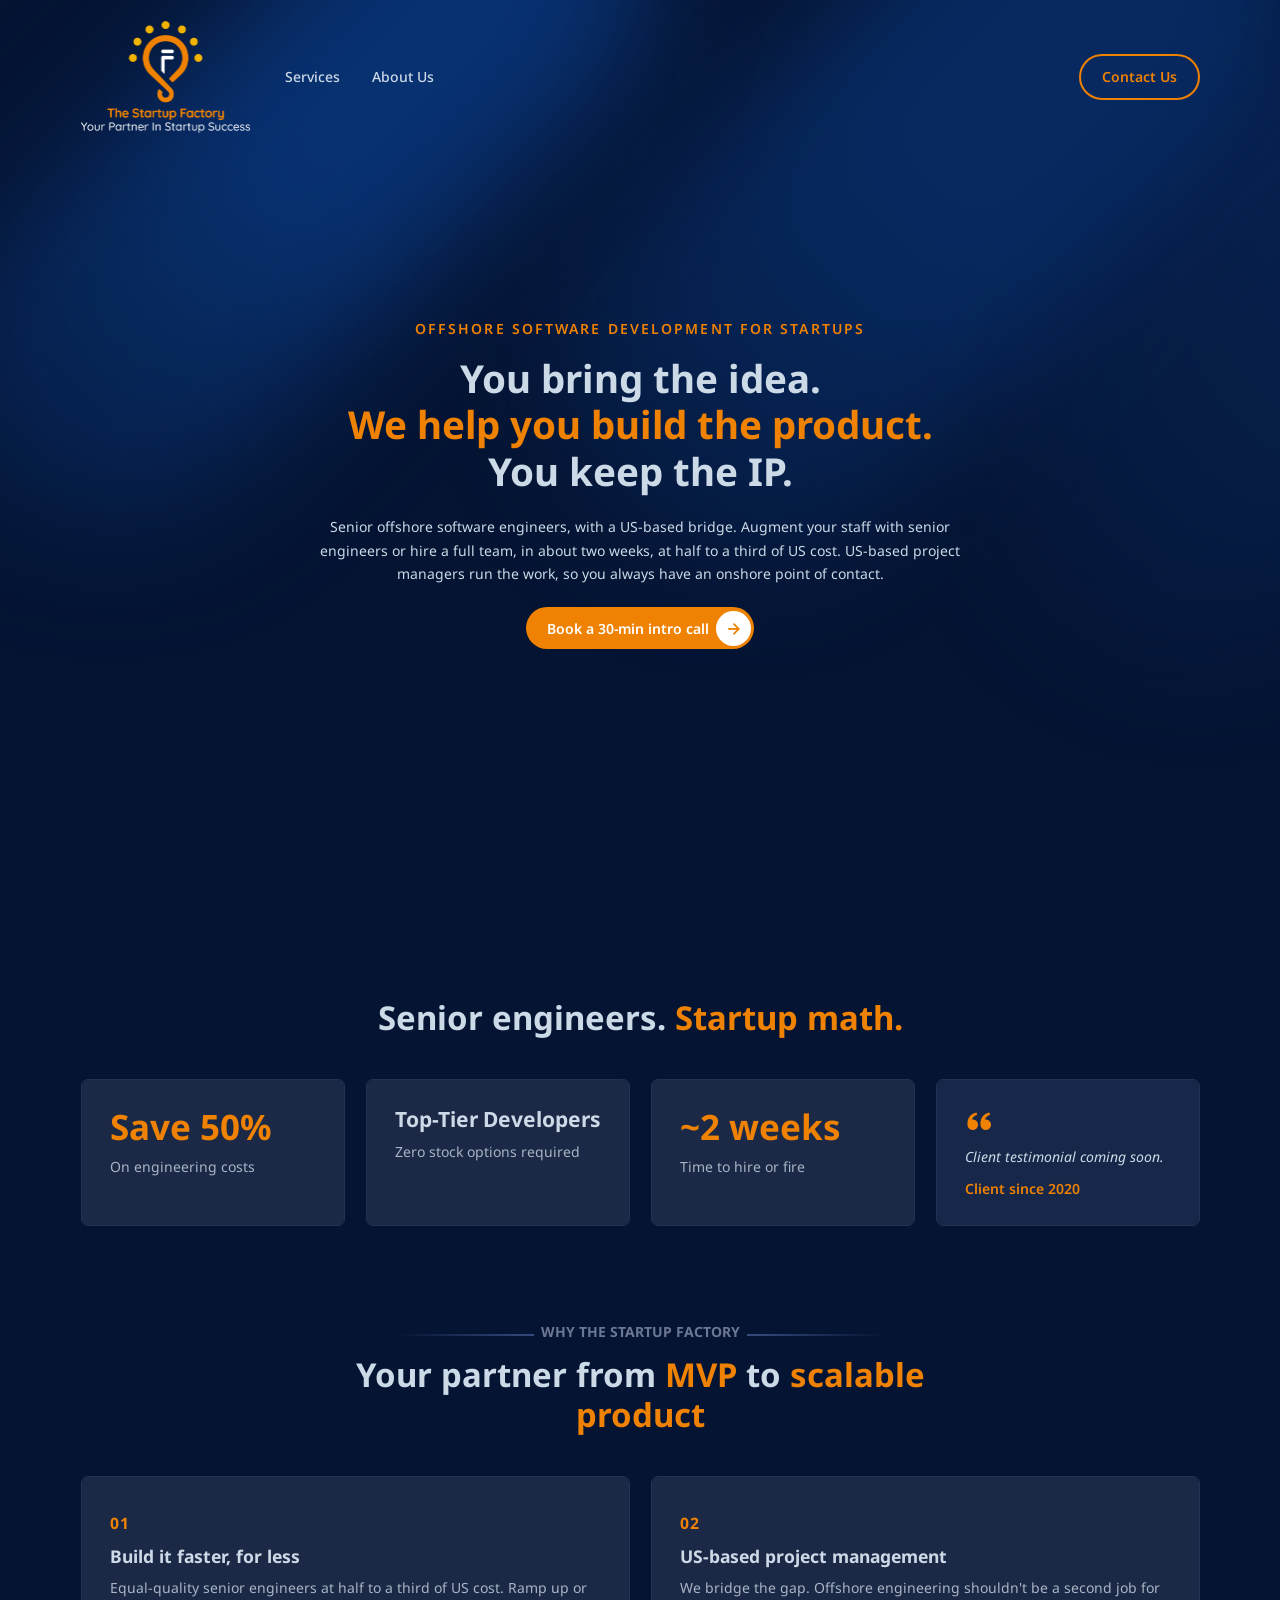
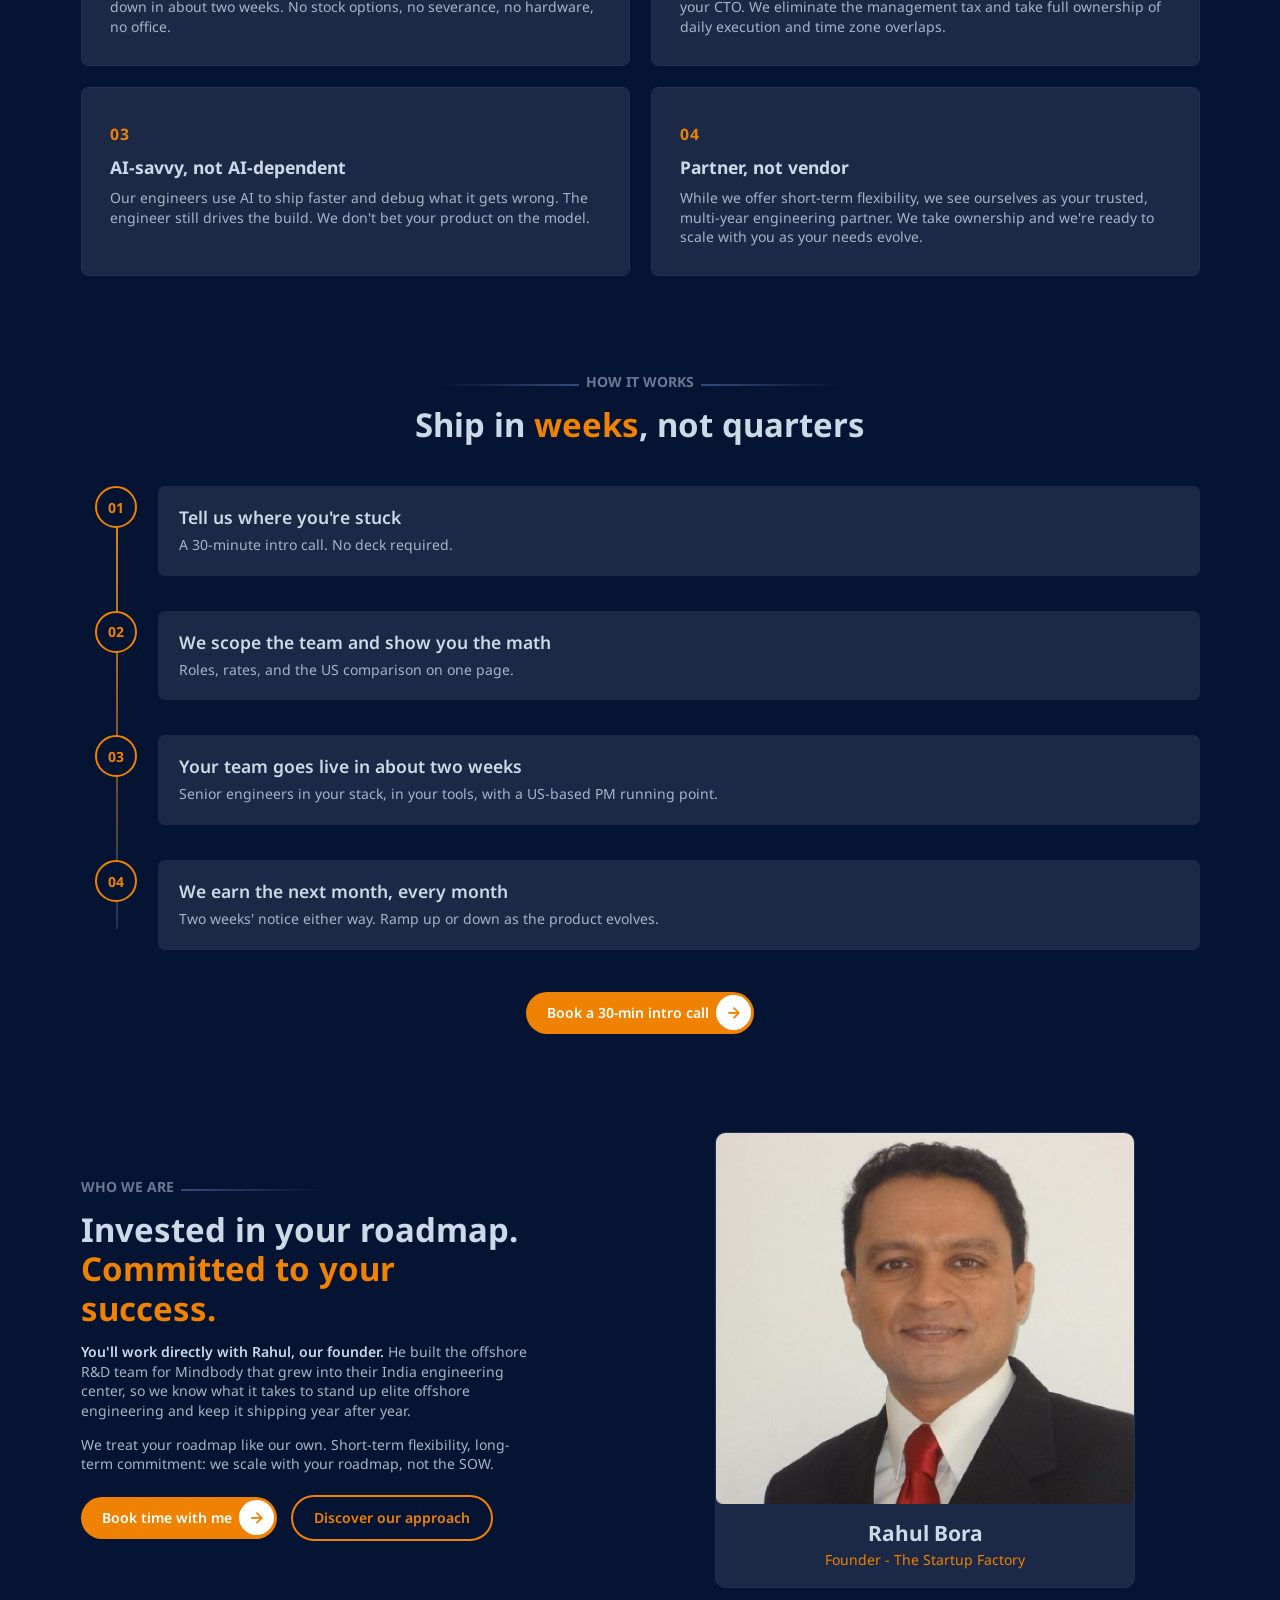
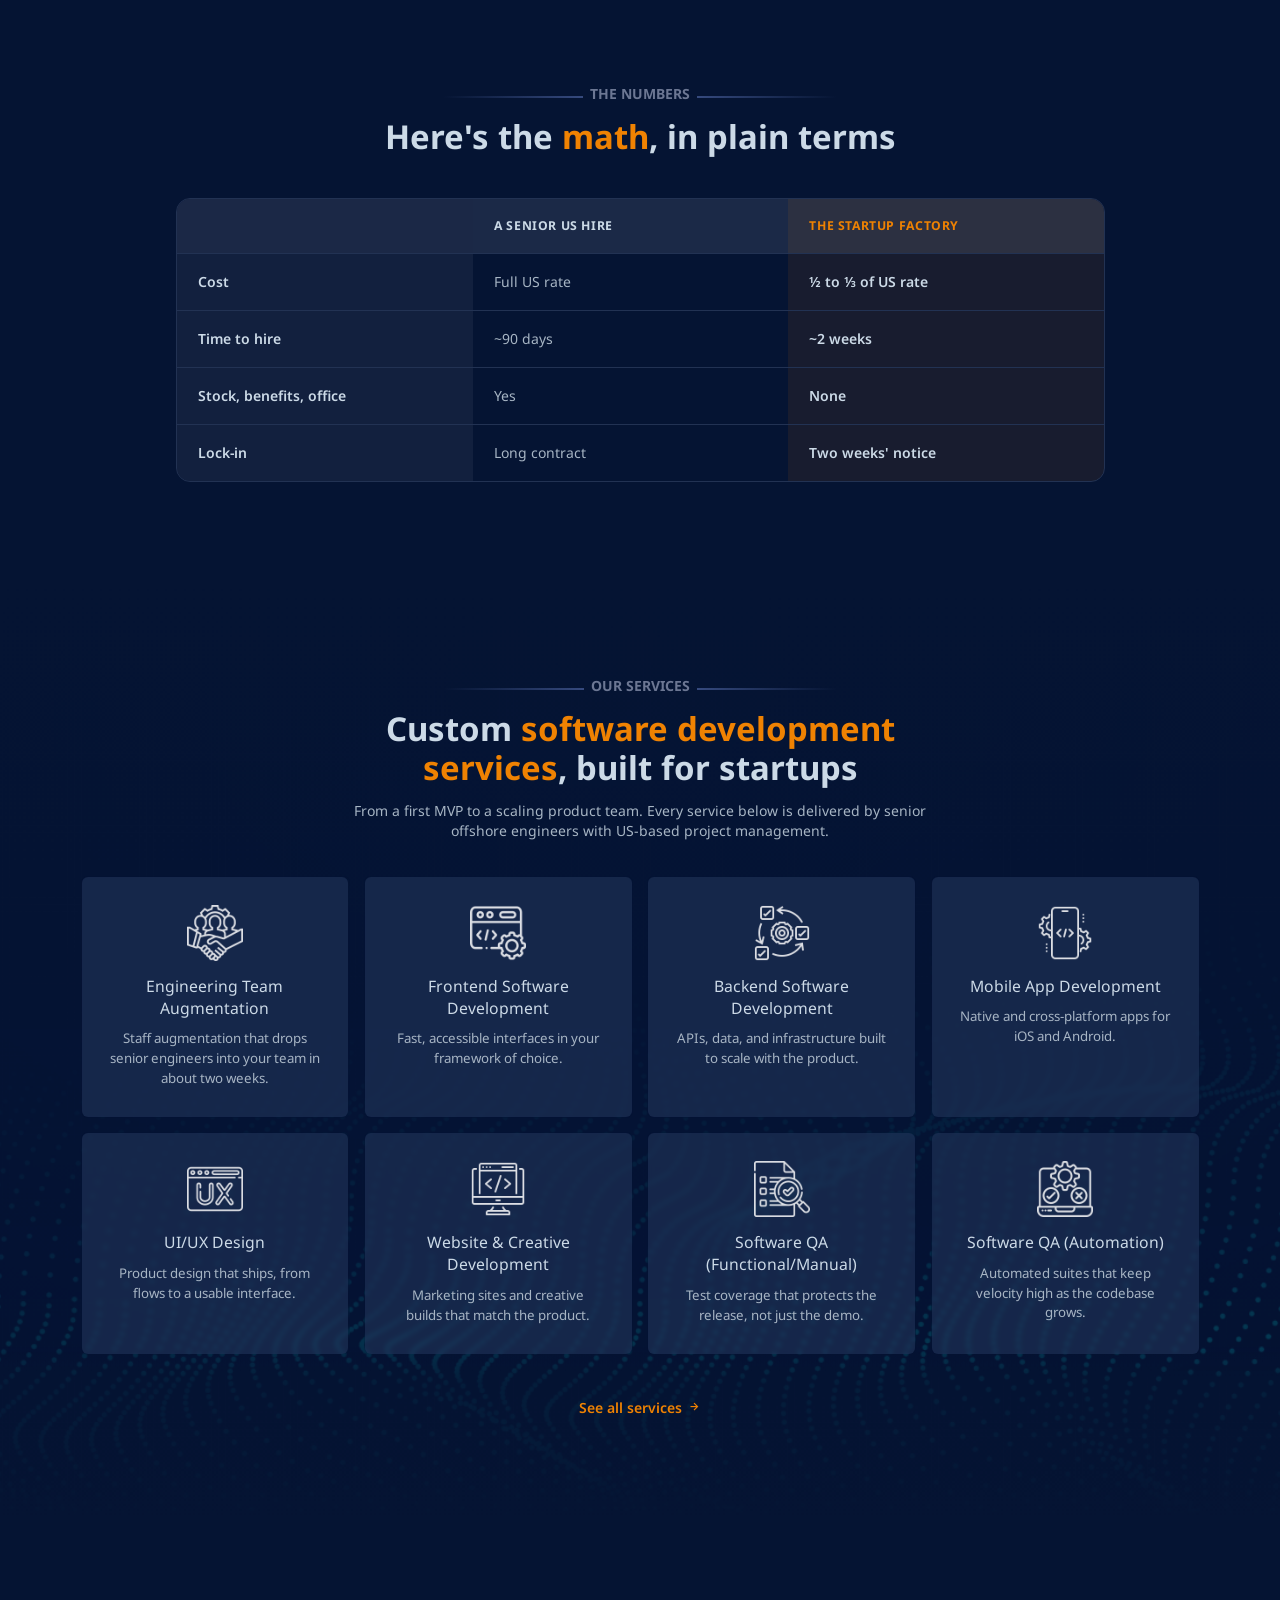
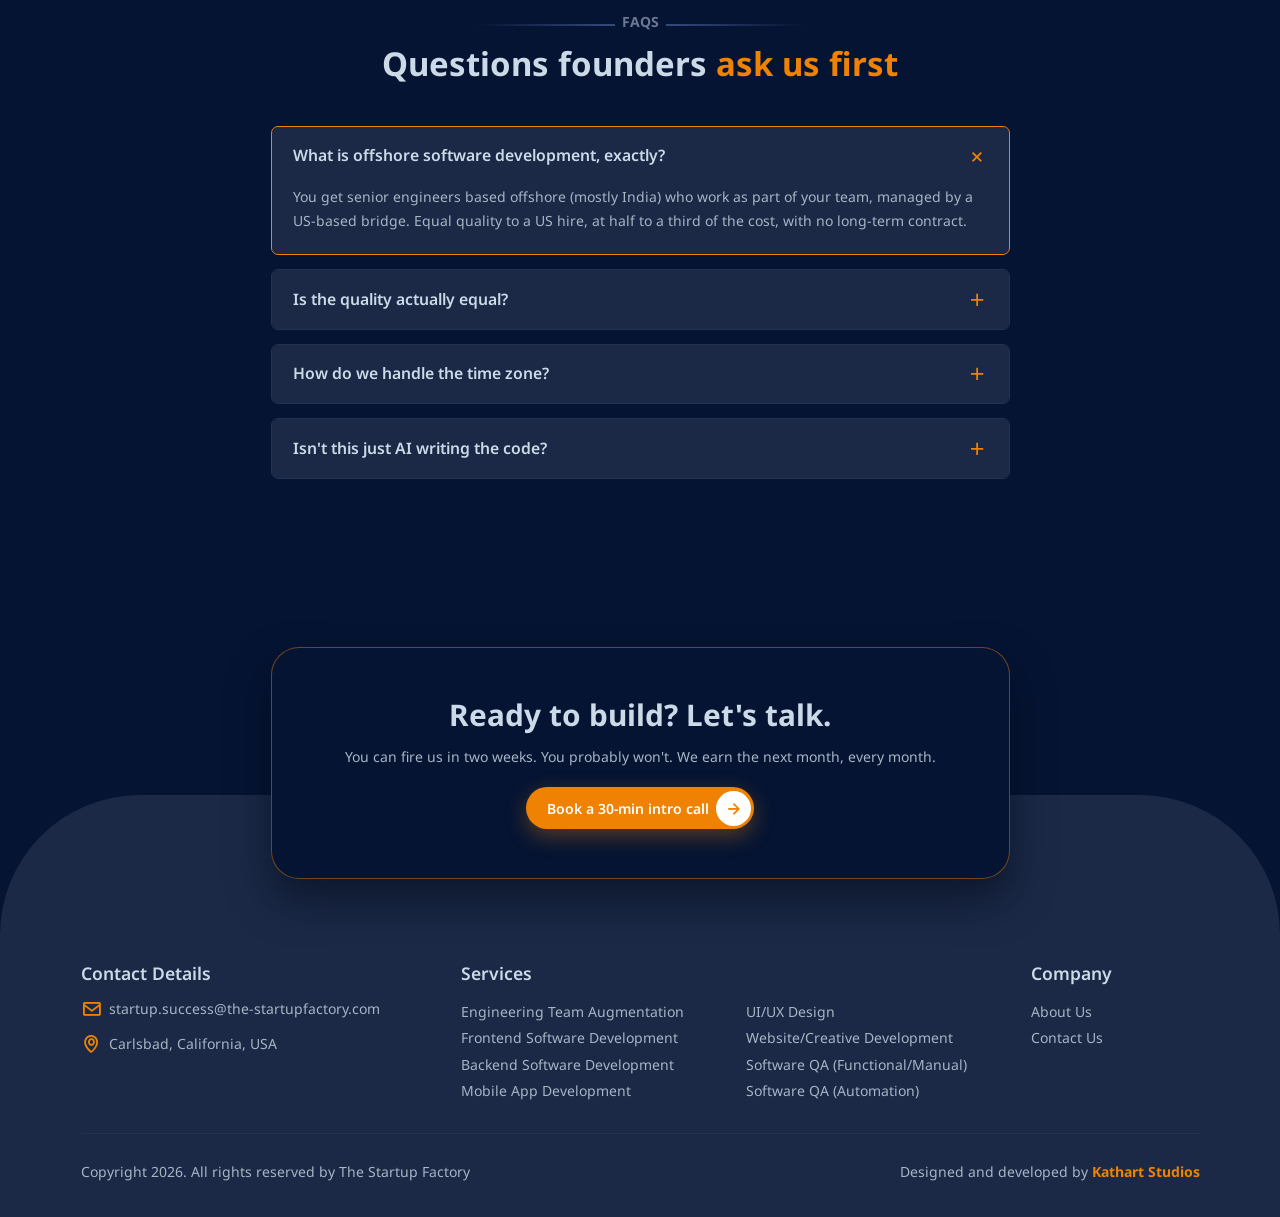
==== index.html @ e443d234 "first commit" ====
<!DOCTYPE html>
<html lang="en">

<head>
    <meta charset="UTF-8">
    <meta http-equiv="X-UA-Compatible" content="IE=edge">
    <meta name="viewport" content="width=device-width, initial-scale=1.0">
    <title>Welcome to The Startup Factory</title>
    <meta name="description"
        content="Senior offshore software engineers, with a US-based bridge. Augment your staff or hire a full team in about two weeks, at half to a third of US cost." />

    <!-- CSS References -->
    <link rel=" stylesheet " href="assets/css/bootstrap.min.css " />
    <link rel=" stylesheet " href="assets/plugins/carousel/owl.carousel.min.css" />
    <link rel="stylesheet " href="assets/css/common.css " />
    <link rel="stylesheet " href="assets/css/header.css " />
    <link rel="stylesheet " href="assets/css/footer.css " />
    <link rel="stylesheet " href="assets/css/home.css " />

    <!-- JS References -->
    <script src="assets/js/jquery.js "></script>

    <!-- Font References -->
    <link rel="preconnect" href="https://fonts.googleapis.com">
    <link rel="preconnect" href="https://fonts.gstatic.com" crossorigin>
    <link
        href="https://fonts.googleapis.com/css2?family=Noto+Sans:wght@100;200;300;400;500;600;700;800;900&display=swap"
        rel="stylesheet">



    <!-- Icons References -->
    <link href='https://unpkg.com/boxicons@2.1.2/css/boxicons.min.css' rel='stylesheet'>
    <link rel="shortcut icon" href="assets/images/favicon.png" type="image/x-icon" />

</head>

<body>

    <!-- Banner Section Starts -->
    <section id="hero">
        <!--Header Starts-->
        <header class="header">
            <div class="container">
                <div class="row align-items-center">
                    <div class="col-sm-2 col-5">
                        <a href="index.html" id="logo">
                            <img src="assets/images/logo.png" alt="Startup Factory Logo" />
                        </a>
                    </div>
                    <div class="col-sm-5 col-1">
                        <div class="navigationHolder">
                            <ul class="navigation list-unstyled">
                                <li class="menuHeader d-flex align-items-center justify-content-between">
                                    <img src="assets/images/logo.png" alt="logo" />
                                    <a href="javascript:void(0)" class="menuClose">&times;</a>
                                </li>
                                <li>
                                    <a href="services.html">Services</a>
                                </li>
                                <li>
                                    <a href="about-us.html">About Us</a>
                                </li>
                            </ul>
                        </div>

                    </div>
                    <div class="col-sm-5 col-6">
                        <div class="right-head d-flex align-items-center justify-content-end">
                            <div class="text-right">
                                <a href="contact-us.html" class="btn-secondary">Contact Us</a>
                            </div>
                            <div class="mobile-navbar-btn">
                                <i class='bx bx-menu bx-md mobile-nav-icon' name="menu-outline"></i>
                                <i class='bx bx-menu-alt-right bx-md mobile-nav-icon' name="close-outline"></i>
                            </div>
                        </div>
                    </div>

                </div>
            </div>
        </header>
        <!--Header Ends-->

        <div class="banner-content">
            <h4 class="eyebrow text-center">Offshore software development for startups</h4>
            <h1 class="heading text-center">
                You bring the idea.
            </h1>
            <h1 class="heading text-center">
                <span>We help you build the product.</span>
            </h1>
            <h1 class="heading text-center">
                You keep the IP.
            </h1>
            <p class="banner-subcopy text-center mt-4">
                Senior offshore software engineers, with a US-based bridge. Augment your staff with senior engineers
                or hire a full team, in about two weeks, at half to a third of US cost. US-based project managers run
                the work, so you always have an onshore point of contact.
            </p>
            <div class="bannerBtn-holder mt-4 text-center">
                <!-- TODO: replace "#booking-link" with your scheduling URL (Calendly / SavvyCal) -->
                <a href="#booking-link" class="btn-primary btn-with-icon d-flex align-items-center">
                    Book a 30-min intro call
                    <span class="btn-icon d-flex align-items-center justify-content-center"><i
                            class='bx bx-right-arrow-alt'></i></span>
                </a>
            </div>

        </div>

    </section>
    <!-- Banner Section Ends -->

    <!-- Startup Math Section starts -->
    <section id="startupMath" class="page-section">
        <div class="container">
            <div class="section-header text-center">
                <h2 class="sectionTitle">
                    Senior engineers. <span>Startup math.</span>
                </h2>
            </div>
            <div class="row gy-4 mt-4">
                <div class="col-lg-3 col-sm-6">
                    <div class="statBlock h-100">
                        <h3 class="statValue">Save 50%</h3>
                        <p>On engineering costs</p>
                    </div>
                </div>
                <div class="col-lg-3 col-sm-6">
                    <div class="statBlock h-100">
                        <h3 class="statValue statValue-sm">Top-Tier Developers</h3>
                        <p>Zero stock options required</p>
                    </div>
                </div>
                <div class="col-lg-3 col-sm-6">
                    <div class="statBlock h-100">
                        <h3 class="statValue">~2 weeks</h3>
                        <p>Time to hire or fire</p>
                    </div>
                </div>
                <div class="col-lg-3 col-sm-6">
                    <div class="statBlock quoteBlock h-100">
                        <i class='bx bxs-quote-alt-left'></i>
                        <!-- TODO: replace with the client testimonial once approved -->
                        <p class="quoteText">Client testimonial coming soon.</p>
                        <h5>Client since 2020</h5>
                    </div>
                </div>
            </div>
        </div>
    </section>
    <!-- Startup Math Section ends -->

    <!-- Why Startup Sections starts -->
    <section id="why" class="page-section pt-0">
        <div class="container">
            <div class="section-header text-center">
                <h4 class="supporting-title">WHY THE STARTUP FACTORY</h4>
                <h2 class="sectionTitle">
                    Your partner from <span>MVP</span> to <span>scalable product</span>
                </h2>
            </div>
            <div class="row gy-4 mt-4">
                <div class="col-md-6">
                    <div class="reasonBlock numbered h-100">
                        <span class="reasonNumber">01</span>
                        <h4>Build it faster, for less</h4>
                        <p>
                            Equal-quality senior engineers at half to a third of US cost. Ramp up or down in about two
                            weeks. No stock options, no severance, no hardware, no office.
                        </p>
                    </div>
                </div>
                <div class="col-md-6">
                    <div class="reasonBlock numbered h-100">
                        <span class="reasonNumber">02</span>
                        <h4>US-based project management</h4>
                        <p>
                            We bridge the gap. Offshore engineering shouldn't be a second job for your CTO. We
                            eliminate the management tax and take full ownership of daily execution and time zone
                            overlaps.
                        </p>
                    </div>
                </div>
                <div class="col-md-6">
                    <div class="reasonBlock numbered h-100">
                        <span class="reasonNumber">03</span>
                        <h4>AI-savvy, not AI-dependent</h4>
                        <p>
                            Our engineers use AI to ship faster and debug what it gets wrong. The engineer still drives
                            the build. We don't bet your product on the model.
                        </p>
                    </div>
                </div>
                <div class="col-md-6">
                    <div class="reasonBlock numbered h-100">
                        <span class="reasonNumber">04</span>
                        <h4>Partner, not vendor</h4>
                        <p>
                            While we offer short-term flexibility, we see ourselves as your trusted, multi-year
                            engineering partner. We take ownership and we're ready to scale with you as your needs
                            evolve.
                        </p>
                    </div>
                </div>
            </div>
        </div>
    </section>
    <!-- Why Startup Sections ends -->

    <!-- Process Section starts -->
    <section id="process" class="page-section pt-0">
        <div class="container">
            <div class="section-header text-center">
                <h4 class="supporting-title">HOW IT WORKS</h4>
                <h2 class="sectionTitle">
                    Ship in <span>weeks</span>, not quarters
                </h2>
            </div>
            <div class="processHolder mt-5">
                <div class="processStep">
                    <div class="processMarker">01</div>
                    <div class="processContent">
                        <h4>Tell us where you're stuck</h4>
                        <p>A 30-minute intro call. No deck required.</p>
                    </div>
                </div>
                <div class="processStep">
                    <div class="processMarker">02</div>
                    <div class="processContent">
                        <h4>We scope the team and show you the math</h4>
                        <p>Roles, rates, and the US comparison on one page.</p>
                    </div>
                </div>
                <div class="processStep">
                    <div class="processMarker">03</div>
                    <div class="processContent">
                        <h4>Your team goes live in about two weeks</h4>
                        <p>Senior engineers in your stack, in your tools, with a US-based PM running point.</p>
                    </div>
                </div>
                <div class="processStep">
                    <div class="processMarker">04</div>
                    <div class="processContent">
                        <h4>We earn the next month, every month</h4>
                        <p>Two weeks' notice either way. Ramp up or down as the product evolves.</p>
                    </div>
                </div>
            </div>
            <div class="text-center mt-5">
                <!-- TODO: replace "#booking-link" with your scheduling URL (Calendly / SavvyCal) -->
                <a href="#booking-link" class="btn-primary btn-with-icon d-flex align-items-center">
                    Book a 30-min intro call
                    <span class="btn-icon d-flex align-items-center justify-content-center"><i
                            class='bx bx-right-arrow-alt'></i></span>
                </a>
            </div>
        </div>
    </section>
    <!-- Process Section ends -->

    <!-- Roadmap Section starts -->
    <section id="aboutUs" class="page-section pt-0">
        <div class="container">
            <div class="row d-flex align-items-center gy-5">
                <div class="col-lg-5">
                    <div class="section-content position-relative">
                        <h4 class="supporting-title">WHO WE ARE</h4>
                        <h2 class="sectionTitle">
                            Invested in your roadmap. <span>Committed to your success.</span>
                        </h2>
                        <p>
                            <strong class="leadIn">You'll work directly with Rahul, our founder.</strong> He built the
                            offshore R&amp;D team for Mindbody that grew into their India engineering center, so we know
                            what it takes to stand up elite offshore engineering and keep it shipping year after year.
                        </p>
                        <p class="mt-3">
                            We treat your roadmap like our own. Short-term flexibility, long-term commitment: we scale
                            with your roadmap, not the SOW.
                        </p>
                        <div class="btn-holder mt-4 d-flex flex-wrap align-items-center">
                            <!-- TODO: replace "#booking-link" with your scheduling URL (Calendly / SavvyCal) -->
                            <a href="#booking-link"
                                class="btn-primary btn-with-icon leftAligned d-flex align-items-center">
                                Book time with me
                                <span class="btn-icon d-flex align-items-center justify-content-center"><i
                                        class='bx bx-right-arrow-alt'></i></span>
                            </a>
                            <a href="about-us.html" class="btn-secondary ms-3">Discover our approach</a>
                        </div>
                    </div>
                </div>
                <div class="col-lg-6 offset-lg-1">
                    <div class="founderCard">
                        <img src="assets/images/about/rahul_bora.png"
                            alt="Rahul Bora, Founder of The Startup Factory" />
                        <div class="founderCaption">
                            <h3>Rahul Bora</h3>
                            <p>Founder - The Startup Factory</p>
                        </div>
                    </div>
                </div>
            </div>
        </div>
    </section>
    <!-- Roadmap Section Ends -->

    <!-- Comparison Section starts -->
    <section id="comparison" class="page-section pt-0">
        <div class="container">
            <div class="section-header text-center">
                <h4 class="supporting-title">THE NUMBERS</h4>
                <h2 class="sectionTitle">
                    Here's the <span>math</span>, in plain terms
                </h2>
            </div>
            <div class="row">
                <div class="col-lg-10 offset-lg-1">
                    <div class="compareTable mt-5">
                        <div class="compareRow compareHead">
                            <div class="compareCell compareLabel"></div>
                            <div class="compareCell">A senior US hire</div>
                            <div class="compareCell compareUs">The Startup Factory</div>
                        </div>
                        <div class="compareRow">
                            <div class="compareCell compareLabel">Cost</div>
                            <div class="compareCell" data-label="A senior US hire">Full US rate</div>
                            <div class="compareCell compareUs" data-label="The Startup Factory">&frac12; to &#8531; of
                                US
                                rate</div>
                        </div>
                        <div class="compareRow">
                            <div class="compareCell compareLabel">Time to hire</div>
                            <div class="compareCell" data-label="A senior US hire">~90 days</div>
                            <div class="compareCell compareUs" data-label="The Startup Factory">~2 weeks</div>
                        </div>
                        <div class="compareRow">
                            <div class="compareCell compareLabel">Stock, benefits, office</div>
                            <div class="compareCell" data-label="A senior US hire">Yes</div>
                            <div class="compareCell compareUs" data-label="The Startup Factory">None</div>
                        </div>
                        <div class="compareRow">
                            <div class="compareCell compareLabel">Lock-in</div>
                            <div class="compareCell" data-label="A senior US hire">Long contract</div>
                            <div class="compareCell compareUs" data-label="The Startup Factory">Two weeks' notice</div>
                        </div>
                    </div>
                </div>
            </div>
        </div>
    </section>
    <!-- Comparison Section ends -->

    <!-- Testimonials Section Starts
         ==========================================================
         HIDDEN UNTIL THE REAL QUOTES ARE READY.
         To make it live:
           1. replace the quote text, name and role in each .item
           2. swap assets/images/home/body-img-1.png for the client photo
           3. delete style="display:none;" on the section below
              (delete any .item you don't need - the carousel adapts)
         The carousel only initialises when the section is visible,
         so no other change is required.
         ========================================================== -->
    <section id="customertalks" class="page-section" style="display:none;">
        <div class="container">
            <div class="section-header text-center">
                <h4 class="supporting-title">CLIENT TALKS</h4>
                <h2 class="sectionTitle">
                    Happy <span>Customers</span> Make Us Happy
                </h2>
            </div>
            <div class="row">
                <div class="col-md-8 offset-md-2">
                    <div class="testimonials-holder position-relative">
                        <div class="testimonial-block text-center">
                            <div class="owl-carousel d-flex align-items-center position-relative" id="testimonials">
                                <div class="item">
                                    <div class="testimonial">
                                        <div class="photo">
                                            <img src="assets/images/home/body-img-1.png" alt="Client photo" />
                                        </div>
                                        <p>
                                            Quote goes here.
                                        </p>
                                        <div class="divider"></div>
                                        <h5>Client name</h5>
                                        <p>Role, Company</p>
                                    </div>
                                </div>
                                <div class="item">
                                    <div class="testimonial">
                                        <div class="photo">
                                            <img src="assets/images/home/body-img-1.png" alt="Client photo" />
                                        </div>
                                        <p>
                                            Quote goes here.
                                        </p>
                                        <div class="divider"></div>
                                        <h5>Client name</h5>
                                        <p>Role, Company</p>
                                    </div>
                                </div>
                                <div class="item">
                                    <div class="testimonial">
                                        <div class="photo">
                                            <img src="assets/images/home/body-img-1.png" alt="Client photo" />
                                        </div>
                                        <p>
                                            Quote goes here.
                                        </p>
                                        <div class="divider"></div>
                                        <h5>Client name</h5>
                                        <p>Role, Company</p>
                                    </div>
                                </div>
                            </div>
                        </div>
                    </div>
                </div>
            </div>
        </div>
    </section>
    <!-- Testimonials Section Ends -->

    <!-- Services Section starts -->
    <section id="services" class="page-section">
        <div class="container">
            <div class="section-header text-center mb-4">
                <h4 class="supporting-title">OUR SERVICES</h4>
                <h2 class="sectionTitle">
                    Custom <span>software development services</span>, built for startups
                </h2>
                <p class="sectionIntro mt-3">
                    From a first MVP to a scaling product team. Every service below is delivered by senior offshore
                    engineers with US-based project management.
                </p>
            </div>
            <div class="services-holder d-flex align-items-stretch justify-content-between flex-wrap">
                <a href="services.html" class="service-block text-center">
                    <img src="assets/images/home/service-1.png" alt="Engineering Team Augmentation icon" />
                    <h5>
                        Engineering Team Augmentation
                    </h5>
                    <p>Staff augmentation that drops senior engineers into your team in about two weeks.</p>
                </a>
                <a href="services.html" class="service-block text-center">
                    <img src="assets/images/home/service-2.png" alt="Frontend Software Development icon" />
                    <h5>
                        Frontend Software Development
                    </h5>
                    <p>Fast, accessible interfaces in your framework of choice.</p>
                </a>
                <a href="services.html" class="service-block text-center">
                    <img src="assets/images/home/service-3.png" alt="Backend Software Development icon" />
                    <h5>
                        Backend Software Development
                    </h5>
                    <p>APIs, data, and infrastructure built to scale with the product.</p>
                </a>
                <a href="services.html" class="service-block text-center">
                    <img src="assets/images/home/service-4.png" alt="Mobile App Development icon" />
                    <h5>
                        Mobile App Development
                    </h5>
                    <p>Native and cross-platform apps for iOS and Android.</p>
                </a>
                <a href="services.html" class="service-block text-center">
                    <img src="assets/images/home/service-5.png" alt="UI/UX Design icon" />
                    <h5>
                        UI/UX Design
                    </h5>
                    <p>Product design that ships, from flows to a usable interface.</p>
                </a>
                <a href="services.html" class="service-block text-center">
                    <img src="assets/images/home/service-6.png" alt="Website &amp; Creative Development icon" />
                    <h5>
                        Website &amp; Creative Development
                    </h5>
                    <p>Marketing sites and creative builds that match the product.</p>
                </a>
                <a href="services.html" class="service-block text-center">
                    <img src="assets/images/home/service-7.png" alt="Software QA (Functional/Manual) icon" />
                    <h5>
                        Software QA (Functional/Manual)
                    </h5>
                    <p>Test coverage that protects the release, not just the demo.</p>
                </a>
                <a href="services.html" class="service-block text-center">
                    <img src="assets/images/home/service-8.png" alt="Software QA (Automation) icon" />
                    <h5>
                        Software QA (Automation)
                    </h5>
                    <p>Automated suites that keep velocity high as the codebase grows.</p>
                </a>
            </div>
            <div class="text-center mt-5">
                <a href="services.html" class="seeAllLink">See all services <i class='bx bx-right-arrow-alt'></i></a>
            </div>
        </div>
    </section>
    <!-- Services Section ends -->

    <!-- FAQ Section starts -->
    <section id="faqs" class="page-section">
        <div class="container">
            <div class="section-header text-center">
                <h4 class="supporting-title">FAQS</h4>
                <h2 class="sectionTitle">
                    Questions founders <span>ask us first</span>
                </h2>
            </div>
            <div class="row">
                <div class="col-lg-8 offset-lg-2">
                    <div class="faqHolder mt-5">
                        <div class="faqItem active">
                            <button class="faqQuestion" type="button">
                                What is offshore software development, exactly?
                                <i class='bx bx-plus'></i>
                            </button>
                            <div class="faqAnswer">
                                <p>
                                    You get senior engineers based offshore (mostly India) who work as part of your
                                    team, managed by a US-based bridge. Equal quality to a US hire, at half to a third
                                    of the cost, with no long-term contract.
                                </p>
                            </div>
                        </div>
                        <div class="faqItem">
                            <button class="faqQuestion" type="button">
                                Is the quality actually equal?
                                <i class='bx bx-plus'></i>
                            </button>
                            <div class="faqAnswer">
                                <p>
                                    Yes. We staff senior engineers, not seat-warmers, and if a fit doesn't take we have
                                    replacements ready.
                                </p>
                            </div>
                        </div>
                        <div class="faqItem">
                            <button class="faqQuestion" type="button">
                                How do we handle the time zone?
                                <i class='bx bx-plus'></i>
                            </button>
                            <div class="faqAnswer">
                                <p>
                                    A US-based project manager is your onshore point of contact, and the team works a
                                    3 to 4 hour daily overlap with Pacific time. Slack, a daily standup, and US-based
                                    escalation. One call closes the gap.
                                </p>
                            </div>
                        </div>
                        <div class="faqItem">
                            <button class="faqQuestion" type="button">
                                Isn't this just AI writing the code?
                                <i class='bx bx-plus'></i>
                            </button>
                            <div class="faqAnswer">
                                <p>
                                    No. Our engineers are AI-savvy, not AI-dependent. They use AI to move faster and to
                                    debug what it gets wrong. The engineer drives the build.
                                </p>
                            </div>
                        </div>
                    </div>
                </div>
            </div>
        </div>
    </section>
    <!-- FAQ Section ends -->

    <!-- CTA Section starts -->
    <section id="cta">
        <div class="container text-center">
            <div class="row">
                <div class="col-md-8 offset-md-2">
                    <div class="cta-block">
                        <h2>
                            Ready to build? Let's talk.
                        </h2>
                        <p class="inverse">
                            You can fire us in two weeks. You probably won't. We earn the next month, every month.
                        </p>
                        <div class="text-center mt-4">
                            <!-- TODO: replace "#booking-link" with your scheduling URL (Calendly / SavvyCal) -->
                            <a href="#booking-link" class="btn-primary btn-with-icon d-flex align-items-center">
                                Book a 30-min intro call
                                <span class="btn-icon d-flex align-items-center justify-content-center"><i
                                        class="bx bx-right-arrow-alt"></i></span>
                            </a>
                        </div>
                    </div>
                </div>
            </div>
        </div>
    </section>
    <!-- CTA Section ends -->

    <!-- Footer Section Starts -->
    <footer>
        <div class="container">
            <div class="row gy-5">
                <div class="col-md-4">
                    <div class="footer-block">
                        <h4>Contact Details</h4>
                        <div class="cont-block d-flex align-items-center">
                            <i class='bx bx-envelope'></i>
                            <p>startup.success@the-startupfactory.com</p>
                        </div>
                        <div class="cont-block d-flex align-items-center">
                            <i class='bx bx-map'></i>
                            <p>Carlsbad, California, USA</p>
                        </div>
                    </div>
                </div>
                <div class="col-md-6 col-12">
                    <div class="footer-block">
                        <h4>Services</h4>
                        <div class="row">
                            <div class="col-sm-6">
                                <ul class="list-unstyled footerlink">
                                    <li>
                                        <a href="services.html">Engineering Team Augmentation</a>
                                    </li>
                                    <li>
                                        <a href="services.html">Frontend Software Development</a>
                                    </li>
                                    <li>
                                        <a href="services.html">Backend Software Development</a>
                                    </li>
                                    <li>
                                        <a href="services.html">Mobile App Development</a>
                                    </li>
                                </ul>
                            </div>
                            <div class="col-sm-6">
                                <ul class="list-unstyled footerlink">
                                    <li>
                                        <a href="services.html">UI/UX Design</a>
                                    </li>
                                    <li>
                                        <a href="services.html">Website/Creative Development</a>
                                    </li>
                                    <li>
                                        <a href="services.html">Software QA (Functional/Manual)</a>
                                    </li>
                                    <li>
                                        <a href="services.html">Software QA (Automation)</a>
                                    </li>
                                </ul>
                            </div>
                        </div>
                    </div>
                </div>
                <div class="col-md-2 col-12">
                    <div class="footer-block">
                        <h4>Company</h4>
                        <ul class="list-unstyled footerlink">
                            <li>
                                <a href="about-us.html">About Us</a>
                            </li>
                            <li>
                                <a href="contact-us.html">Contact Us</a>
                            </li>
                        </ul>
                    </div>
                </div>
            </div>
            <div class="footer-bottom d-flex align-items-center justify-content-between">
                <p>
                    Copyright 2026. All rights reserved by The Startup Factory
                </p>
                <p>
                    Designed and developed by <a href="https://www.kathart.studio/" target="_blank"
                        class="text-primary">Kathart Studios</a>
                </p>
            </div>
        </div>
    </footer>
    <!-- Footer Section Ends -->


    <!-- JS References -->
    <script src="assets/js/bootstrap.min.js "></script>
    <script src="assets/plugins/carousel/owl.carousel.min.js"></script>
    <script src="assets/js/home.js"></script>
    <script src="assets/js/header.js"></script>
</body>

</html>
---- assets/css/common.css ----
p,
h1,
h2,
h3,
h4,
h5,
h6,
ol,
ul {
    padding: 0;
    margin: 0;
}

html {
    font-size: 16px;
}

body {
    padding: 0;
    margin: 0;
    font-family: 'Noto Sans', sans-serif;
    box-sizing: border-box;
    background: var(--darkblue);
    overflow-x: hidden;
}

a,
a:hover,
a:focus {
    text-decoration: none;
}

p {
    margin-bottom: 8px;
    line-height: 1.4rem;
    color: #A7B5C4;
    font-size: 1rem;
}

:root {
    --primary: #EF8202;
    --darkblue: #051433;
    --lightblue: #1B2947;
    --blue: #0C55BE;
    --black: #272D33;
    --gray: #A8B0C0;
    --lightgray: #CCDAE7;
    --white: #fff;
    --extrabold: 900;
    --bold: 700;
    --medium: 600;
    --semibold: 500;
    --regular: 400;
    --light: 300;
}

.text-primary {
    color: var(--primary) !important;
}

.page-section {
    padding: 7rem 0px;
}

.btn-primary {
    font-size: 1rem;
    padding: 0.75rem 1.5rem;
    border-radius: 5rem;
    background: var(--primary);
    color: var(--white);
    transition: all 0.3s;
    font-weight: var(--medium);
    display: inline-block;
}

.btn-secondary {
    font-size: 1rem;
    padding: 0.75rem 1.5rem;
    border-radius: 5rem;
    color: var(--primary);
    transition: all 0.3s;
    font-weight: var(--medium);
    display: inline-block;
    border: 2px solid var(--primary);
    background-color: unset;
}

.btn-secondary:hover {
    background-color: var(--primary);
    color: var(--white);
}

.btn-primary:hover {
    background: #f2b200;
}

.btn-primary:focus {
    outline: unset;
    box-shadow: unset;
    background: initial;
    background: var(--primary);
    color: var(--white);
}

.btn-primary.btn-with-icon {
    width: fit-content;
    padding: 0.25rem 0.25rem 0.25rem 1.5rem;
    margin: 0px auto 0px auto;
}

.btn-primary.btn-with-icon.inverseBtn {
    background-color: var(--white);
    color: var(--primary);
}

.btn-primary.btn-with-icon.inverseBtn .btn-icon {
    background-color: var(--primary);
}

.btn-primary.btn-with-icon.inverseBtn .btn-icon i {
    color: var(--white);
}

.leftAligned {
    margin: unset !important;
}

.btn-icon {
    width: 2.5rem;
    height: 2.5rem;
    border-radius: 50px;
    background-color: var(--white);
    margin-left: 0.5rem;
}

.btn-icon i {
    color: var(--primary);
    font-size: 1.5rem;
}

.text-right {
    text-align: right;
}

.heading {
    font-size: 2.75rem;
    font-weight: var(--bold);
    color: var(--lightgray);
}

.heading span {
    color: var(--primary);
}

.supporting-title {
    font-size: 1rem;
    text-transform: uppercase;
    font-weight: var(--bold);
    color: #6C7793;
    position: relative;
    width: fit-content;
    margin-bottom: 1rem;
}

.section-header .supporting-title {
    margin: 0px auto 1rem auto;
}

.supporting-title::after {
    content: "";
    width: 10rem;
    height: 2px;
    display: block;
    background: linear-gradient(to right, #364A7E, #051433);
    position: absolute;
    left: 100%;
    top: 10px;
    margin-left: 0.5rem;
}

.section-header .supporting-title::before {
    content: "";
    width: 10rem;
    height: 2px;
    display: block;
    background: linear-gradient(to right, #051433, #364A7E);
    position: absolute;
    right: 100%;
    top: 10px;
    margin-right: 0.5rem;
}

.sectionTitle {
    font-size: 2.35rem;
    color: var(--lightgray);
    font-weight: var(--bold);
    line-height: 1.2;
    margin-bottom: 1rem;
}

.sectionTitle span {
    color: var(--primary);
}

.bodyImg-holder {
    position: relative;
    width: 100%;
    margin: 0px auto;
    width: fit-content;
}

.bodyImg {
    max-width: 100%;
    display: block;
    border-radius: 0.5rem;
    position: relative;
    z-index: 7;
}

.bodyImg-overlay {
    position: absolute;
    top: 0;
    width: 100%;
    height: 100%;
    border-radius: 0.5rem;
    left: 0;
    background: linear-gradient(to right bottom, rgba(12, 85, 190, 0.3), rgba(12, 23, 71, 0.5));
    z-index: 9;
}

.design-dots {
    position: absolute;
    right: -3rem;
    top: -3rem;
    z-index: 0;
}

.design-circle {
    position: absolute;
    left: -7rem;
    bottom: -7rem;
    z-index: 0;
}

.design-blob {
    position: absolute;
    top: 100%;
    left: 4rem;
    margin-top: 2rem;
}

.section-header .sectionTitle {
    max-width: 630px;
    margin: auto;
}

.inverse {
    color: var(--white);
}

.text-primary {
    color: var(--primary);
    font-weight: var(--bold);
}

#innerhero {
    background: url("../images/innergrid.png") no-repeat center top;
    background-size: contain;
}

#innerPage {
    background: url("../images/banner_bg.png") no-repeat -20% -10rem, var(--darkblue);
    background-size: 101%;
}

.inner-banner {
    padding: 12rem 0px 10rem;
}

.inner-banner .design-blob {
    left: 50%;
    margin-top: 0px;
}

@media screen and (max-width: 1366px) {
    html {
        font-size: 14px;
    }
}

@media(max-width:992px) {
    .container {
        width: 100%;
        max-width: unset;
        padding: 0px 1.5rem;
    }
    .page-section {
        padding: 4rem 0px;
    }
}

@media(max-width:768px) {
    html {
        font-size: 14px;
    }
    .heading {
        font-size: 2.5rem;
    }
    .sectionTitle {
        font-size: 2rem;
    }
    .inner-banner {
        padding: 12rem 2rem 10rem;
    }
    .btn-secondary {
        padding: 0.5rem 0.75rem;
    }
}

@media(max-width:680px) {
    .heading {
        font-size: 2rem;
    }
    .sectionTitle {
        font-size: 1.5rem;
    }
    .container {
        padding: 0px 1.1rem;
    }
    .heading {
        font-size: 1.75rem;
    }
    .sectionTitle {
        font-size: 1.5rem;
    }
    .page-section {
        padding: 3rem 0px;
    }
    .design-circle,
    .design-dots {
        width: 60%;
    }
    .supporting-title::after {
        width: 5rem;
    }
    .section-header .supporting-title::before {
        width: 5rem;
    }
    .inner-banner {
        padding: 15rem 1rem 5rem;
    }
}
---- assets/css/header.css ----
header {
    padding: 1.5rem 0px;
    position: absolute;
    top: 0;
    width: 100%;
    z-index: 20;
}

#logo {
    display: block;
    width: fit-content;
}

#logo img {
    max-width: 100%;
}

.navigation li {
    display: inline-block;
}

.navigation li a {
    display: block;
    padding: 1rem;
    color: var(--lightgray);
    transition: all 0.3s;
    font-weight: var(--semibold);
    font-size: 1rem;
}

.navigation li a:hover,
.navigation li a.active {
    color: var(--primary);
}

.mobile-navbar-btn {
    display: none;
    background: transparent;
    cursor: pointer;
    margin-left: 1rem;
}

.mobile-nav-icon {
    color: var(--white);
}

.mobile-nav-icon[name="close-outline"] {
    display: none;
}

.menuHeader {
    padding: 1rem 2rem;
    background: var(--lightblue);
    display: none !important;
}

.menuHeader img {
    max-width: 6rem;
}

.menuClose {
    font-size: 3rem !important;
    padding: 0px !important;
}

@media screen and (max-width:768px) {
    .mobile-navbar-btn {
        display: block;
        color: var(--white);
    }
    .navigationHolder {
        position: fixed;
        top: 0;
        right: -110%;
        width: 100%;
        height: 100%;
        background-color: rgba(5, 20, 51, 0.8);
    }
    .navigation {
        position: fixed;
        top: 0;
        right: -110%;
        width: 20rem;
        background: #344364;
        height: 100%;
    }
    .navigation li {
        width: 100%;
        border-bottom: 1px solid #4d5c7c;
    }
    .navigation li a {
        padding: 1rem 2rem;
    }
    .menuHeader {
        display: flex !important;
    }
    header .row {
        display: flex !important;
        align-items: center;
    }
}
---- assets/css/footer.css ----
/* The promo box sits on top of the footer, so it is a shade DARKER than the
   footer (not the same navy) and lifts off it with a border + shadow.
   Orange stays reserved for the button. */
#cta {
    padding-top: 4rem;
    position: relative;
    z-index: 5;
}

.cta-block {
    background: var(--darkblue);
    border: 1px solid rgba(239, 130, 2, 0.45);
    box-shadow: 0 1.5rem 3rem rgba(2, 9, 24, 0.55);
    padding: 3.5rem 4rem;
    border-radius: 2rem;
    position: relative;
}

.cta-block h2 {
    font-size: 2.125rem;
    font-weight: var(--bold);
    color: var(--lightgray);
    margin-bottom: 1rem;
}

.cta-block p.inverse {
    color: #A7B5C4;
}

.cta-block .btn-primary {
    box-shadow: 0 0.5rem 1.5rem rgba(239, 130, 2, 0.35);
}

footer {
    padding: 12rem 0px 2rem;
    background: var(--lightblue);
    border-radius: 10rem 10rem 0px 0px;
    margin-top: -6rem;
    position: relative;
    z-index: 1;
}

.footer-block h4 {
    font-size: 1.25rem;
    color: var(--lightgray);
    font-weight: var(--medium);
    margin-bottom: 1rem;
}

.cont-block i {
    font-size: 1.5rem;
    min-width: 2rem;
    color: var(--primary);
    display: block;
}

.cont-block p {
    margin-bottom: 0px;
}

.cont-block {
    margin-top: 1rem;
}

.footerlink li a {
    padding: 0.25rem 0px;
    line-height: 1.4rem;
    color: #A7B5C4;
    font-size: 1rem;
    display: inline-block;
    transition: all 0.3s;
}

.footerlink li a:hover {
    color: var(--primary);
}

.footer-bottom {
    margin-top: 2rem;
    padding-top: 2rem;
    border-top: 1px solid #223253;
}

@media screen and (max-width:992px) {
    .cta-block h2 {
        font-size: 2rem;
    }
    .cta-block {
        padding: 2.5rem;
    }
    footer {
        padding-top: 10rem;
        border-radius: 5rem 5rem 0px 0px;
    }
}

@media screen and (max-width: 768px) {
    .footer-bottom {
        display: block !important;
    }
}

@media screen and (max-width:680px) {
    .cta-block h2 {
        font-size: 1.5rem;
    }
    .footer-bottom {
        display: block !important;
        text-align: center;
    }
    .cta-block {
        padding: 2rem;
        border-radius: 1.25rem;
    }
    #cta {
        padding-top: 2rem;
    }
    footer {
        padding-top: 8rem;
        border-radius: 3rem 3rem 0px 0px;
    }
}
---- assets/css/home.css ----
#hero {
    background: url("../images/home/banner_bg.png") no-repeat center top;
    min-height: 100vh;
    background-size: cover;
    position: relative;
}

video {
    width: 100%;
    margin-top: -3.5rem;
}

.banner-content {
    position: absolute;
    top: 50%;
    left: 50%;
    transform: translate(-50%, -50%);
    z-index: 9;
    width: 100%;
}

.bannerBtn-holder {
    margin-bottom: 12rem;
}

.reasonBlock {
    padding: 2rem;
    border-radius: 0.5rem;
    background: var(--lightblue) 0% 0% no-repeat padding-box;
    backdrop-filter: blur(3px);
    -webkit-backdrop-filter: blur(3px);
    width: 32%;
    margin-top: 2rem;
    position: relative;
    z-index: 7;
    opacity: 0.8;
}

.reasonBlock img {
    max-width: 5rem;
    margin-bottom: 1rem;
}

.reasonBlock h4 {
    font-size: 1.25rem;
    font-weight: var(--bold);
    color: var(--lightgray);
    margin-bottom: 0.75rem;
}

.reasonBlock p {
    margin-bottom: 0px;
}

#why .design-blob {
    left: 50%;
    transform: translate(-50%, 0%);
    margin-top: 0;
}

.testimonials-holder {
    background: url("../images/grid.svg") no-repeat center;
}

.testimonial-block {
    padding: 3rem;
    background: rgb(40 58 96 / 52%) 0% 0% no-repeat padding-box;
    border-radius: 8px;
    opacity: 1;
    backdrop-filter: blur(2px);
    -webkit-backdrop-filter: blur(3px);
    margin-top: 3rem;
}

.testimonial-block .photo {
    width: 6.25rem;
    height: 6.25rem;
    border-radius: 50%;
    overflow: hidden;
    margin: 0px auto 2rem auto;
}

.testimonial-block .photo img {
    width: 100%;
}

.testimonial {
    max-width: 26.25rem;
    margin: auto;
}

.divider {
    width: 8.125rem;
    height: 2px;
    background-color: #364A7E;
    margin: 2rem auto;
}

.testimonial h5 {
    font-size: 1.5rem;
    color: var(--primary);
    font-weight: var(--bold);
    margin-bottom: 0.25rem;
}

.testimonials-holder .design-dots {
    left: -6rem;
    bottom: -6rem;
    right: auto;
    top: auto;
    z-index: -1;
}

.testimonials-holder .design-circle {
    right: -7rem;
    left: auto;
    top: -7rem;
    z-index: -1;
}

.testimonials-holder .design-blob {
    left: 50%;
    transform: translate(-50%, 0%);
    margin-top: 0;
}

.owl-nav button.owl-next {
    position: absolute;
    right: -10rem;
}

.owl-nav button.owl-prev {
    position: absolute;
    left: -10rem;
}

.owl-nav button span {
    width: 4rem;
    height: 4rem;
    background-color: var(--lightblue);
    display: block;
    color: var(--primary);
    border-radius: 50%;
    display: flex;
    align-items: center;
    justify-content: center;
    font-size: 2rem;
}

.owl-nav button.disabled span {
    color: #566686;
}

.service-block {
    padding: 2rem;
    background: rgb(40 58 96 / 52%) 0% 0% no-repeat padding-box;
    border-radius: 0.5rem;
    opacity: 1;
    backdrop-filter: blur(2px);
    -webkit-backdrop-filter: blur(3px);
    margin-top: 1rem;
    width: 24%;
}

.service-block img {
    max-width: 4rem;
    display: block;
    margin: 0px auto 1rem auto;
}

.service-block h5 {
    font-size: 1.125rem;
    font-weight: var(--regular);
    color: var(--lightgray);
    line-height: 1.4;
}

#services {
    background: url(../images/home/service-bg.png) no-repeat center bottom;
    background-size: cover;
}

@media screen and (max-width: 1366px) {
    video {
        margin-top: 0px;
        position: absolute;
        bottom: -2.75rem;
    }
    .bannerBtn-holder {
        margin-bottom: 0px;
    }
    .banner-content {
        padding: 0px 2rem;
        top: 38%;
    }
}

@media screen and (max-width: 992px) {
    video {
        margin-top: 0px;
    }
    .reasons-holder {
        display: block !important;
    }
    .reasonBlock {
        width: 100%;
        margin-top: 1rem;
    }
    .service-block {
        width: 49%;
    }
}

@media(max-width:680px) {
    .banner-content {
        top: 50%;
    }
    video {
        bottom: 0;
    }
    .design-circle,
    .design-dots {
        display: none;
    }
    .service-block {
        width: 100%;
    }
    .owl-nav {
        display: none;
    }
    .testimonials-holder {
        overflow: hidden;
    }
}


/* ==========================================================================
   Home page - 2026 content sections
   (hero support, startup math, numbered reasons, process, comparison, FAQ)
   ========================================================================== */

/* --- Hero layout ---
   The banner now carries an eyebrow + sub-copy, so the absolutely centred
   block from the base layout overflowed the 100vh hero. The hero is a flow
   column instead: header space, centred copy, then the video at the bottom. */

#hero {
    display: flex;
    flex-direction: column;
    justify-content: center;
    padding-top: 12rem;
    overflow: hidden;
}

.banner-content {
    position: relative;
    top: auto;
    left: auto;
    transform: none;
    width: 100%;
    padding: 0px 1.5rem;
}

#hero video {
    position: relative;
    bottom: auto;
    margin-top: 3rem;
    margin-bottom: 0px;
}

.bannerBtn-holder {
    margin-bottom: 0px;
}

/* --- Hero support --- */

.eyebrow {
    font-size: 1rem;
    font-weight: var(--medium);
    letter-spacing: 0.15em;
    text-transform: uppercase;
    color: var(--primary);
    margin-bottom: 1.25rem;
}

.banner-subcopy {
    max-width: 46rem;
    margin: 0px auto;
    color: var(--lightgray);
    line-height: 1.7;
}

/* --- Startup math / stat cards --- */

.statBlock {
    padding: 2rem;
    border-radius: 0.5rem;
    background: var(--lightblue) 0% 0% no-repeat padding-box;
    border: 1px solid #223253;
    transition: all 0.3s;
}

.statBlock:hover {
    border-color: var(--primary);
    transform: translateY(-4px);
}

.statValue {
    font-size: 2.5rem;
    font-weight: var(--bold);
    color: var(--primary);
    line-height: 1.1;
    margin-bottom: 0.75rem;
}

.statValue.statValue-sm {
    font-size: 1.5rem;
    color: var(--lightgray);
}

.statBlock p {
    margin-bottom: 0px;
}

.quoteBlock {
    background: rgb(40 58 96 / 52%) 0% 0% no-repeat padding-box;
    backdrop-filter: blur(2px);
    -webkit-backdrop-filter: blur(3px);
}

.quoteBlock i {
    font-size: 2rem;
    color: var(--primary);
    display: block;
    margin-bottom: 0.75rem;
}

.quoteBlock .quoteText {
    color: var(--lightgray);
    font-style: italic;
    margin-bottom: 1rem;
}

.quoteBlock h5 {
    font-size: 1rem;
    font-weight: var(--medium);
    color: var(--primary);
    margin-bottom: 0px;
}

/* --- Numbered reason cards --- */

.reasonBlock.numbered {
    width: 100%;
    margin-top: 0px;
    padding: 2.5rem 2rem 2rem;
    opacity: 1;
    border: 1px solid #223253;
    transition: all 0.3s;
}

.reasonBlock.numbered:hover {
    border-color: var(--primary);
}

.reasonNumber {
    display: block;
    font-size: 1.125rem;
    font-weight: var(--bold);
    color: var(--primary);
    letter-spacing: 0.1em;
    margin-bottom: 0.75rem;
}

/* --- Process --- */

.processHolder {
    position: relative;
    padding-left: 1rem;
}

.processHolder::before {
    content: "";
    position: absolute;
    left: 2.5rem;
    top: 1.5rem;
    bottom: 1.5rem;
    width: 2px;
    background: linear-gradient(to bottom, var(--primary), #223253);
}

.processStep {
    display: flex;
    align-items: flex-start;
    gap: 1.5rem;
    position: relative;
    z-index: 2;
    margin-bottom: 2.5rem;
}

.processStep:last-child {
    margin-bottom: 0px;
}

.processMarker {
    flex: 0 0 3rem;
    width: 3rem;
    height: 3rem;
    border-radius: 50%;
    background: var(--darkblue);
    border: 2px solid var(--primary);
    color: var(--primary);
    font-weight: var(--bold);
    display: flex;
    align-items: center;
    justify-content: center;
}

.processContent {
    background: var(--lightblue) 0% 0% no-repeat padding-box;
    border-radius: 0.5rem;
    padding: 1.5rem;
    flex: 1;
}

.processContent h4 {
    font-size: 1.25rem;
    font-weight: var(--medium);
    color: var(--lightgray);
    margin-bottom: 0.5rem;
}

.processContent p {
    margin-bottom: 0px;
}

/* --- Comparison table --- */

.compareTable {
    border: 1px solid #223253;
    border-radius: 1rem;
    overflow: hidden;
}

.compareRow {
    display: flex;
    align-items: stretch;
    border-bottom: 1px solid #223253;
}

.compareRow:last-child {
    border-bottom: 0px;
}

.compareCell {
    flex: 1;
    padding: 1.25rem 1.5rem;
    color: #A7B5C4;
    font-size: 1rem;
    display: flex;
    align-items: center;
}

.compareCell.compareLabel {
    flex: 0 0 32%;
    color: var(--lightgray);
    font-weight: var(--medium);
    background: rgb(27 41 71 / 60%);
}

.compareCell.compareUs {
    background: rgb(239 130 2 / 8%);
    color: var(--lightgray);
    font-weight: var(--medium);
}

.compareHead {
    background: var(--lightblue);
}

.compareHead .compareCell {
    font-weight: var(--bold);
    color: var(--lightgray);
    text-transform: uppercase;
    font-size: 0.875rem;
    letter-spacing: 0.05em;
}

.compareHead .compareCell.compareUs {
    color: var(--primary);
}

/* --- Services grid additions --- */

.sectionIntro {
    max-width: 42rem;
    margin: 0px auto;
}

.service-block p {
    margin-top: 0.75rem;
    margin-bottom: 0px;
    font-size: 0.95rem;
    line-height: 1.5;
}

.seeAllLink {
    color: var(--primary);
    font-weight: var(--medium);
    display: inline-flex;
    align-items: center;
    gap: 0.35rem;
    transition: all 0.3s;
}

.seeAllLink:hover {
    color: #f2b200;
}

/* --- FAQ accordion --- */

.faqItem {
    background: var(--lightblue) 0% 0% no-repeat padding-box;
    border: 1px solid #223253;
    border-radius: 0.5rem;
    margin-bottom: 1rem;
    overflow: hidden;
    transition: all 0.3s;
}

.faqItem.active {
    border-color: var(--primary);
}

.faqQuestion {
    width: 100%;
    background: transparent;
    border: 0px;
    text-align: left;
    padding: 1.25rem 1.5rem;
    color: var(--lightgray);
    font-size: 1.125rem;
    font-weight: var(--medium);
    display: flex;
    align-items: center;
    justify-content: space-between;
    gap: 1rem;
    cursor: pointer;
}

.faqQuestion i {
    font-size: 1.5rem;
    color: var(--primary);
    transition: transform 0.3s;
    flex-shrink: 0;
}

.faqItem.active .faqQuestion i {
    transform: rotate(45deg);
}

.faqAnswer {
    display: none;
    padding: 0px 1.5rem 1.5rem;
}

.faqItem.active .faqAnswer {
    display: block;
}

.faqAnswer p {
    margin-bottom: 0px;
    line-height: 1.7;
}

/* --- Responsive --- */

@media screen and (max-width: 992px) {
    .statValue {
        font-size: 2rem;
    }
    .compareCell {
        padding: 1rem;
    }
}

@media(max-width:680px) {
    .banner-subcopy {
        font-size: 0.95rem;
    }
    .bannerBtn-holder {
        margin-bottom: 0px;
    }
    .processHolder {
        padding-left: 0px;
    }
    .processHolder::before {
        display: none;
    }
    .processStep {
        gap: 1rem;
        margin-bottom: 1.5rem;
    }
    .processMarker {
        flex: 0 0 2.5rem;
        width: 2.5rem;
        height: 2.5rem;
    }
    .compareRow {
        display: block;
    }
    .compareHead {
        display: none;
    }
    .compareCell {
        display: flex;
        justify-content: space-between;
        gap: 1rem;
        padding: 0.75rem 1rem;
    }
    .compareCell.compareLabel {
        flex: 1 1 auto;
        text-transform: uppercase;
        font-size: 0.8rem;
        letter-spacing: 0.05em;
    }
    .compareCell[data-label]::before {
        content: attr(data-label);
        color: #6C7793;
        font-size: 0.8rem;
    }
    .faqQuestion {
        font-size: 1rem;
        padding: 1rem;
    }
    .faqAnswer {
        padding: 0px 1rem 1rem;
    }
}


/* --- Change list: service cards are links, icons legible, founder card --- */

a.service-block {
    display: block;
    color: inherit;
    text-decoration: none;
    border: 1px solid transparent;
    transition: all 0.3s;
}

a.service-block:hover {
    border-color: var(--primary);
    transform: translateY(-4px);
}

/* Source icons are solid #0C55BE, which all but disappears on the dark
   background - render them light, and reserve orange for the hover state. */
.service-block img {
    filter: brightness(0) invert(1);
    opacity: 0.85;
    transition: all 0.3s;
}

a.service-block:hover img {
    opacity: 1;
}

a.service-block:hover h5 {
    color: var(--primary);
}

.leadIn {
    color: var(--lightgray);
    font-weight: var(--medium);
}

.founderCard {
    position: relative;
    border-radius: 0.75rem;
    overflow: hidden;
    background: var(--lightblue);
    border: 1px solid #223253;
    max-width: 30rem;
    margin: 0px auto;
}

.founderCard img {
    width: 100%;
    display: block;
}

.founderCaption {
    padding: 1.25rem 1.5rem;
    text-align: center;
}

.founderCaption h3 {
    font-size: 1.5rem;
    font-weight: var(--bold);
    color: var(--lightgray);
    margin-bottom: 0.25rem;
}

.founderCaption p {
    margin-bottom: 0px;
    color: var(--primary);
}

#aboutUs .btn-holder .btn-secondary {
    margin-top: 0px;
}

@media(max-width:680px) {
    #aboutUs .btn-holder .btn-secondary {
        margin: 1rem 0px 0px 0px !important;
    }
}


/* --- Change list #17: hero is now static (no video), so it carries the
   background treatment itself instead of relying on the clip. --- */

#hero {
    background: url("../images/banner_bg.png") no-repeat center top, var(--darkblue);
    background-size: cover;
    padding: 12rem 0px 7rem;
}
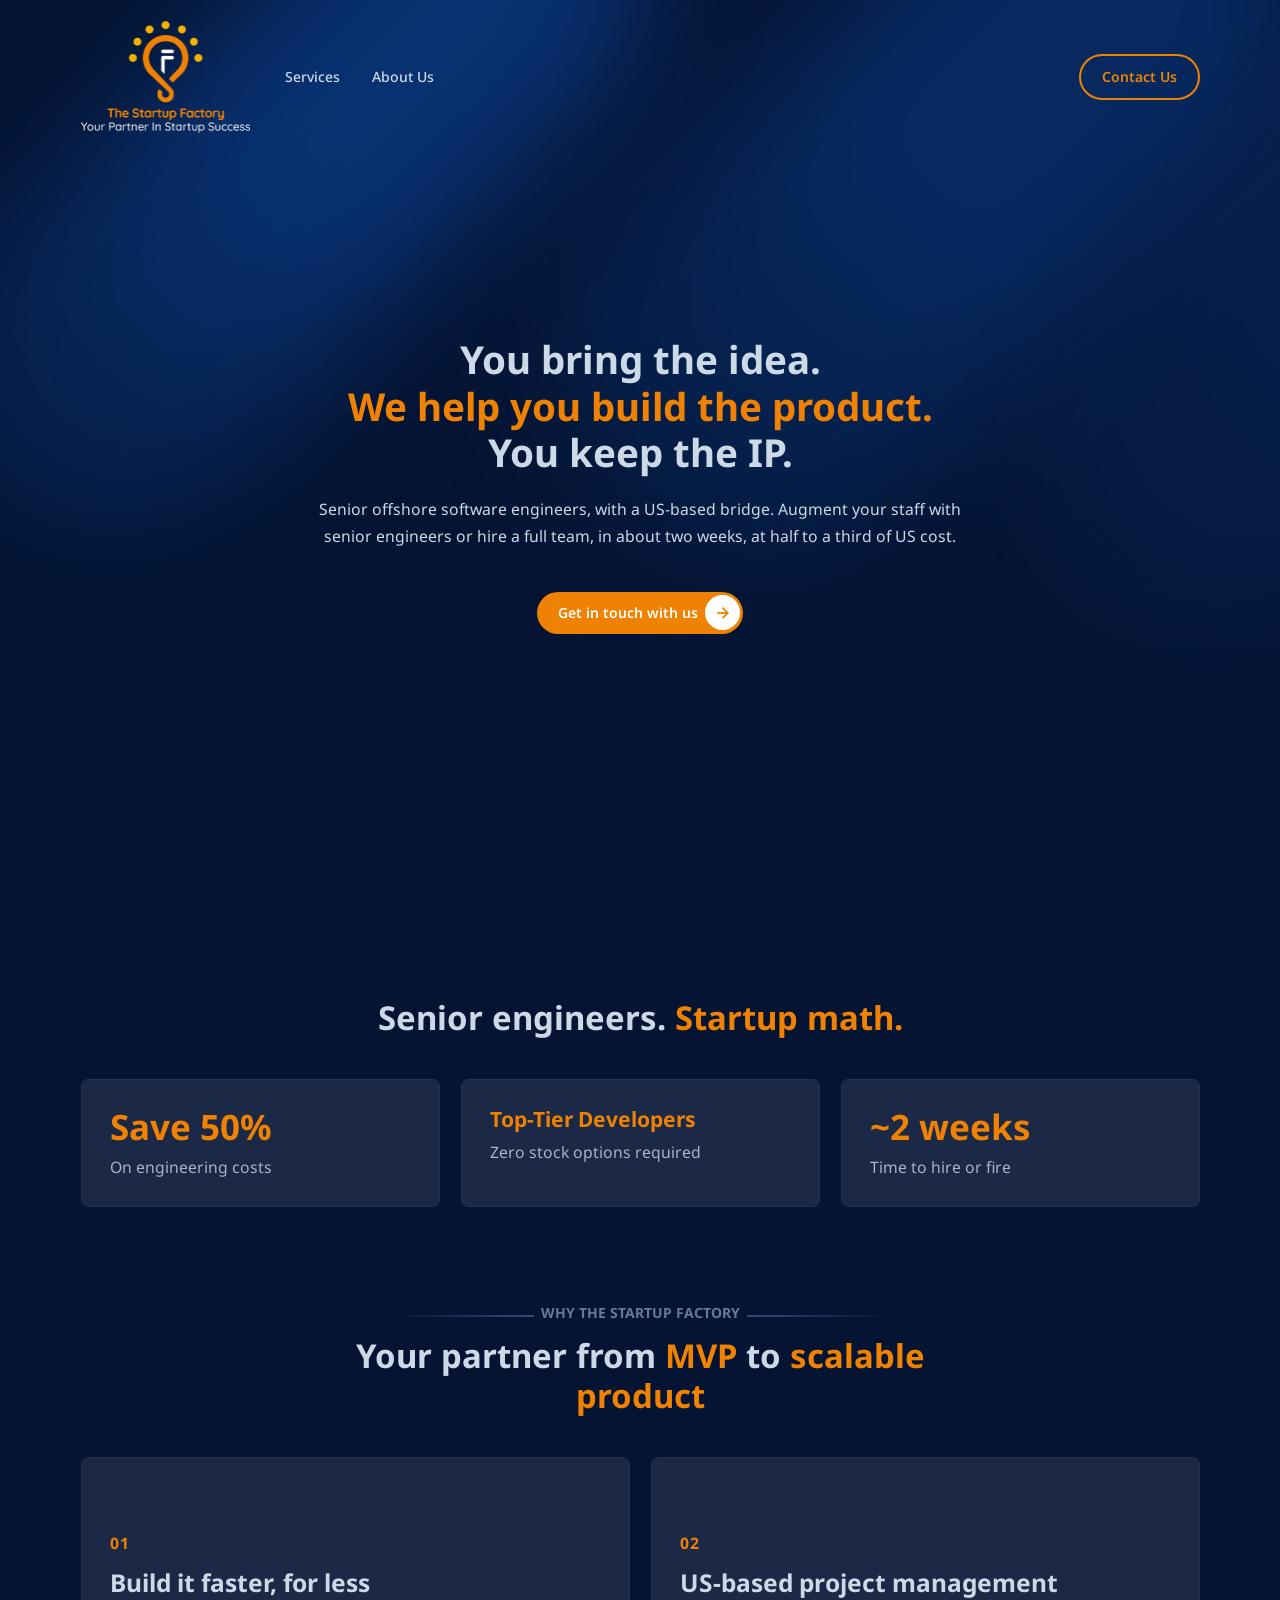
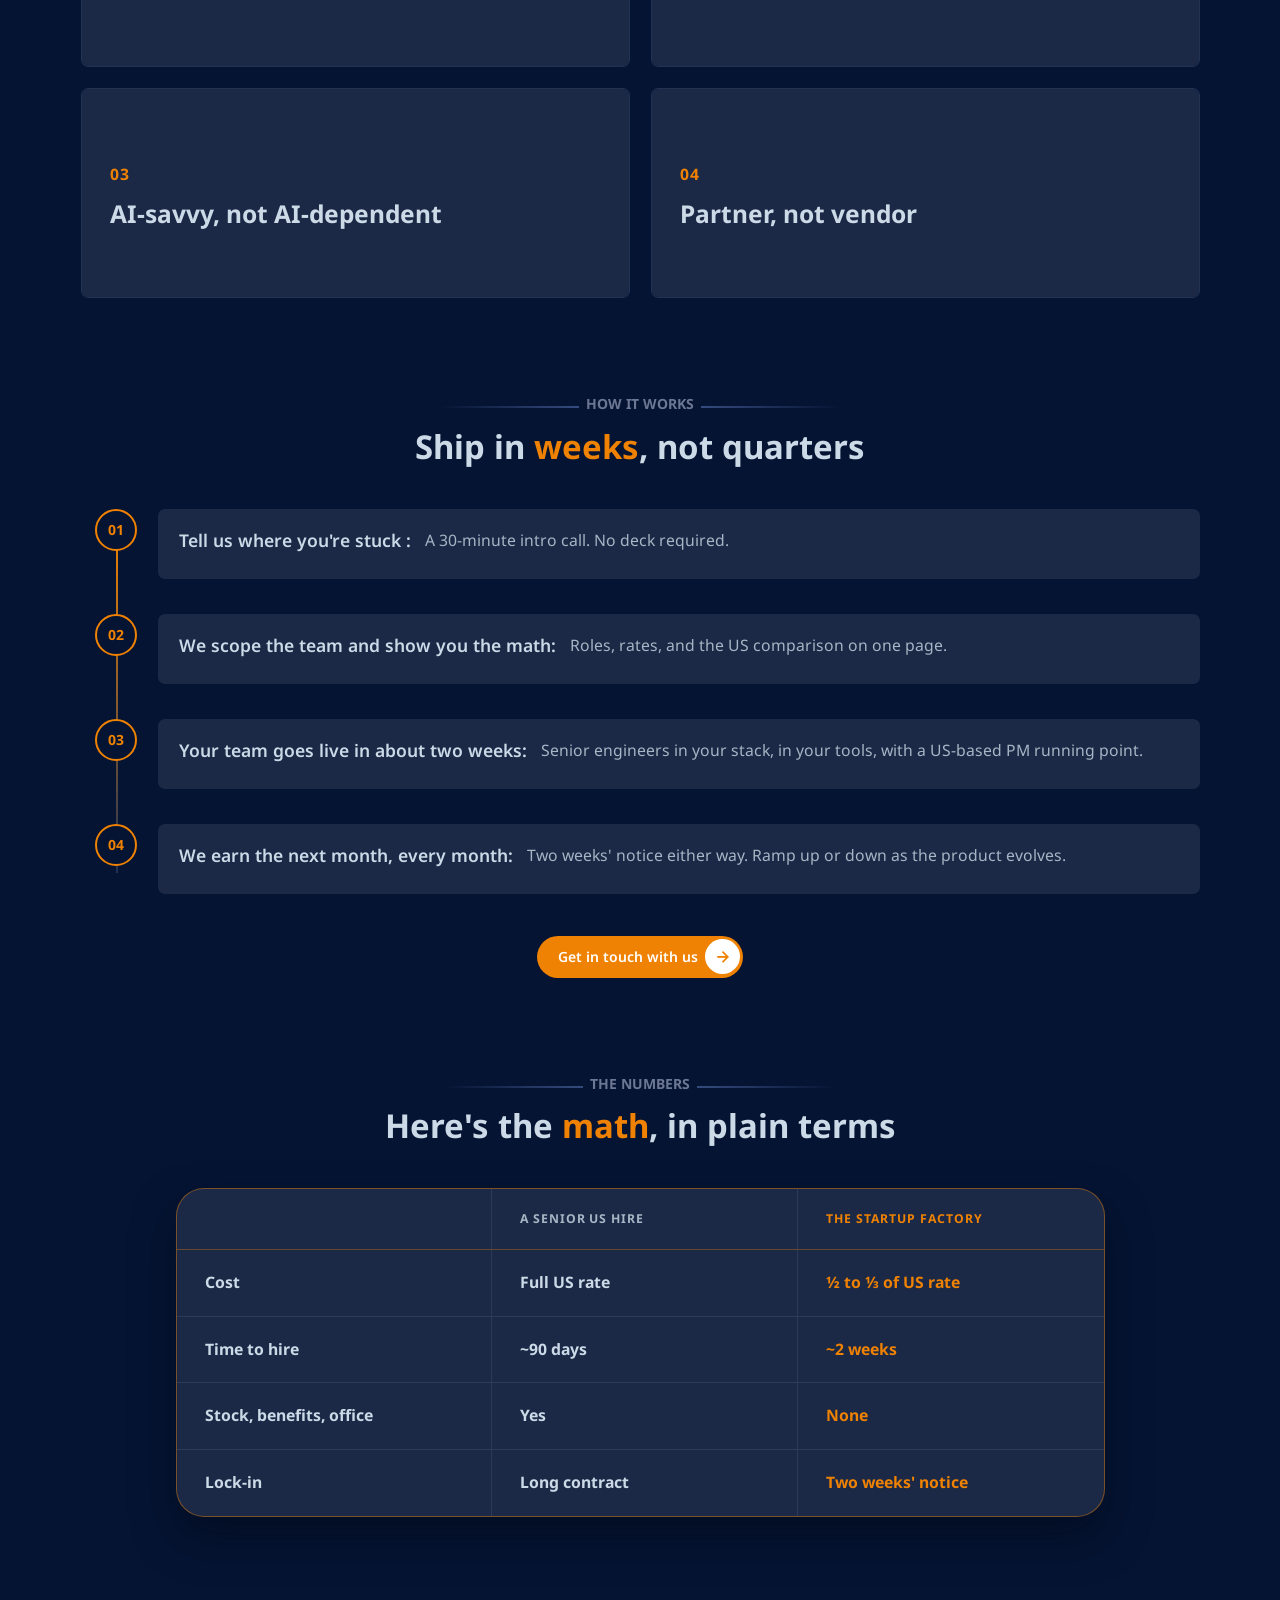
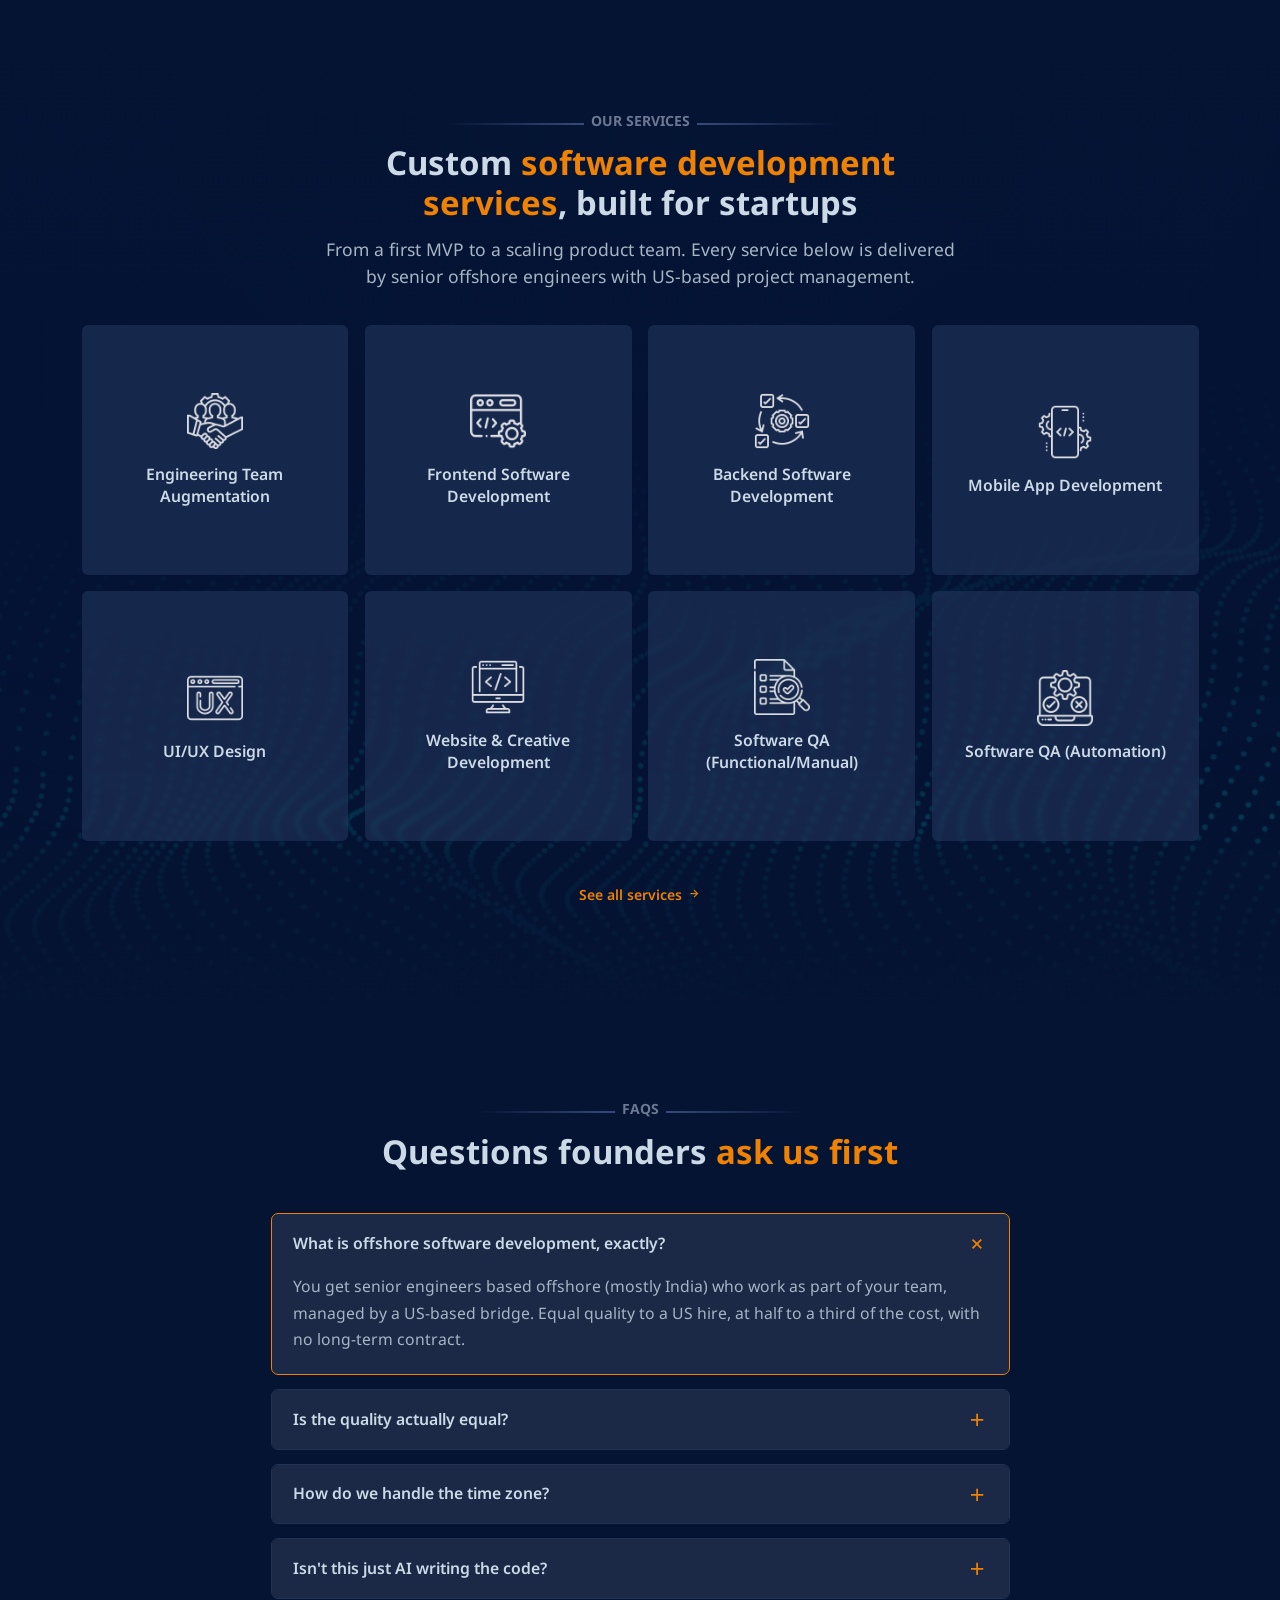
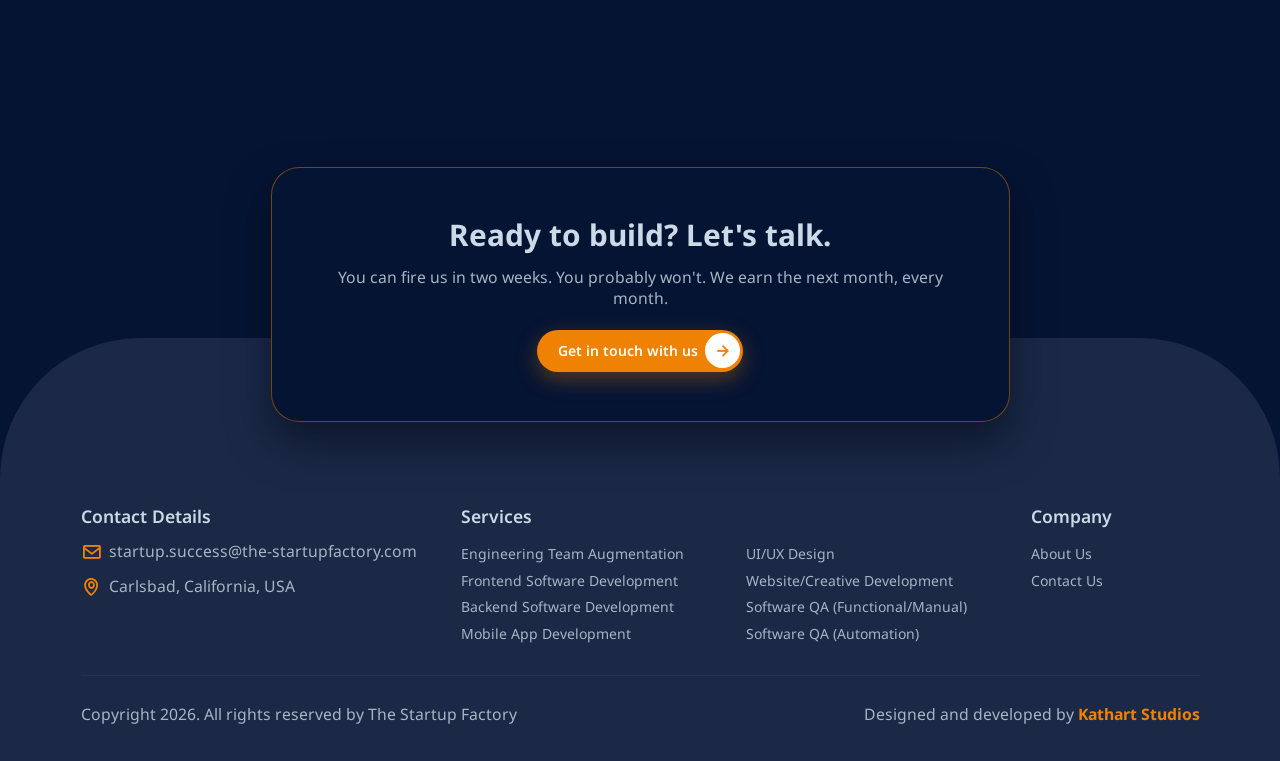
==== commit 06278e9a: "updated changes along with font size" ====
--- a/index.html
+++ b/index.html
@@ -83,7 +83,7 @@
         <!--Header Ends-->
 
         <div class="banner-content">
-            <h4 class="eyebrow text-center">Offshore software development for startups</h4>
+            <!-- <h4 class="eyebrow text-center">Offshore software development for startups</h4> -->
             <h1 class="heading text-center">
                 You bring the idea.
             </h1>
@@ -95,13 +95,11 @@
             </h1>
             <p class="banner-subcopy text-center mt-4">
                 Senior offshore software engineers, with a US-based bridge. Augment your staff with senior engineers
-                or hire a full team, in about two weeks, at half to a third of US cost. US-based project managers run
-                the work, so you always have an onshore point of contact.
+                or hire a full team, in about two weeks, at half to a third of US cost.
             </p>
-            <div class="bannerBtn-holder mt-4 text-center">
-                <!-- TODO: replace "#booking-link" with your scheduling URL (Calendly / SavvyCal) -->
-                <a href="#booking-link" class="btn-primary btn-with-icon d-flex align-items-center">
-                    Book a 30-min intro call
+            <div class="bannerBtn-holder mt-5 text-center">
+                <a href="contact-us.html#contactForm" class="btn-primary btn-with-icon d-flex align-items-center">
+                    Get in touch with us
                     <span class="btn-icon d-flex align-items-center justify-content-center"><i
                             class='bx bx-right-arrow-alt'></i></span>
                 </a>
@@ -121,32 +119,32 @@
                 </h2>
             </div>
             <div class="row gy-4 mt-4">
-                <div class="col-lg-3 col-sm-6">
+                <div class="col-lg-4 col-sm-6">
                     <div class="statBlock h-100">
                         <h3 class="statValue">Save 50%</h3>
                         <p>On engineering costs</p>
                     </div>
                 </div>
-                <div class="col-lg-3 col-sm-6">
+                <div class="col-lg-4 col-sm-6">
                     <div class="statBlock h-100">
-                        <h3 class="statValue statValue-sm">Top-Tier Developers</h3>
+                        <h3 class="statValue statValue-sm" style="color: var(--primary);">Top-Tier Developers</h3>
                         <p>Zero stock options required</p>
                     </div>
                 </div>
-                <div class="col-lg-3 col-sm-6">
+                <div class="col-lg-4 col-sm-6">
                     <div class="statBlock h-100">
                         <h3 class="statValue">~2 weeks</h3>
                         <p>Time to hire or fire</p>
                     </div>
                 </div>
-                <div class="col-lg-3 col-sm-6">
+                <!-- <div class="col-lg-3 col-sm-6">
                     <div class="statBlock quoteBlock h-100">
                         <i class='bx bxs-quote-alt-left'></i>
-                        <!-- TODO: replace with the client testimonial once approved -->
+
                         <p class="quoteText">Client testimonial coming soon.</p>
                         <h5>Client since 2020</h5>
                     </div>
-                </div>
+                </div> -->
             </div>
         </div>
     </section>
@@ -222,36 +220,35 @@
                 <div class="processStep">
                     <div class="processMarker">01</div>
                     <div class="processContent">
-                        <h4>Tell us where you're stuck</h4>
+                        <h4>Tell us where you're stuck :</h4>
                         <p>A 30-minute intro call. No deck required.</p>
                     </div>
                 </div>
                 <div class="processStep">
                     <div class="processMarker">02</div>
                     <div class="processContent">
-                        <h4>We scope the team and show you the math</h4>
+                        <h4>We scope the team and show you the math:</h4>
                         <p>Roles, rates, and the US comparison on one page.</p>
                     </div>
                 </div>
                 <div class="processStep">
                     <div class="processMarker">03</div>
                     <div class="processContent">
-                        <h4>Your team goes live in about two weeks</h4>
+                        <h4>Your team goes live in about two weeks:</h4>
                         <p>Senior engineers in your stack, in your tools, with a US-based PM running point.</p>
                     </div>
                 </div>
                 <div class="processStep">
                     <div class="processMarker">04</div>
                     <div class="processContent">
-                        <h4>We earn the next month, every month</h4>
+                        <h4>We earn the next month, every month:</h4>
                         <p>Two weeks' notice either way. Ramp up or down as the product evolves.</p>
                     </div>
                 </div>
             </div>
             <div class="text-center mt-5">
-                <!-- TODO: replace "#booking-link" with your scheduling URL (Calendly / SavvyCal) -->
-                <a href="#booking-link" class="btn-primary btn-with-icon d-flex align-items-center">
-                    Book a 30-min intro call
+                <a href="contact-us.html#contactForm" class="btn-primary btn-with-icon d-flex align-items-center">
+                    Get in touch with us
                     <span class="btn-icon d-flex align-items-center justify-content-center"><i
                             class='bx bx-right-arrow-alt'></i></span>
                 </a>
@@ -261,7 +258,7 @@
     <!-- Process Section ends -->
 
     <!-- Roadmap Section starts -->
-    <section id="aboutUs" class="page-section pt-0">
+    <!-- <section id="aboutUs" class="page-section pt-0">
         <div class="container">
             <div class="row d-flex align-items-center gy-5">
                 <div class="col-lg-5">
@@ -280,7 +277,7 @@
                             with your roadmap, not the SOW.
                         </p>
                         <div class="btn-holder mt-4 d-flex flex-wrap align-items-center">
-                            <!-- TODO: replace "#booking-link" with your scheduling URL (Calendly / SavvyCal) -->
+
                             <a href="#booking-link"
                                 class="btn-primary btn-with-icon leftAligned d-flex align-items-center">
                                 Book time with me
@@ -303,7 +300,7 @@
                 </div>
             </div>
         </div>
-    </section>
+    </section> -->
     <!-- Roadmap Section Ends -->
 
     <!-- Comparison Section starts -->
@@ -584,9 +581,9 @@
                             You can fire us in two weeks. You probably won't. We earn the next month, every month.
                         </p>
                         <div class="text-center mt-4">
-                            <!-- TODO: replace "#booking-link" with your scheduling URL (Calendly / SavvyCal) -->
-                            <a href="#booking-link" class="btn-primary btn-with-icon d-flex align-items-center">
-                                Book a 30-min intro call
+                            <a href="contact-us.html#contactForm"
+                                class="btn-primary btn-with-icon d-flex align-items-center">
+                                Get in touch with us
                                 <span class="btn-icon d-flex align-items-center justify-content-center"><i
                                         class="bx bx-right-arrow-alt"></i></span>
                             </a>
--- a/assets/css/common.css
+++ b/assets/css/common.css
@@ -32,9 +32,9 @@
 
 p {
     margin-bottom: 8px;
-    line-height: 1.4rem;
+    line-height: 1.5rem;
     color: #A7B5C4;
-    font-size: 1rem;
+    font-size: 1.125rem;
 }
 
 :root {
@@ -146,6 +146,7 @@
     font-size: 2.75rem;
     font-weight: var(--bold);
     color: var(--lightgray);
+    line-height: 1.2;
 }
 
 .heading span {
@@ -333,8 +334,10 @@
     .sectionTitle {
         font-size: 1.5rem;
     }
+    /* Phones: the 14px root shrinks every rem, so 3rem read as cramped
+       against the stacked cards. Give the sections more breathing room. */
     .page-section {
-        padding: 3rem 0px;
+        padding: 4.5rem 0px;
     }
     .design-circle,
     .design-dots {
--- a/assets/css/home.css
+++ b/assets/css/home.css
@@ -160,6 +160,7 @@
     -webkit-backdrop-filter: blur(3px);
     margin-top: 1rem;
     width: 24%;
+    height: 18rem;
 }
 
 .service-block img {
@@ -170,7 +171,7 @@
 
 .service-block h5 {
     font-size: 1.125rem;
-    font-weight: var(--regular);
+    font-weight: var(--medium);
     color: var(--lightgray);
     line-height: 1.4;
 }
@@ -351,12 +352,18 @@
 /* --- Numbered reason cards --- */
 
 .reasonBlock.numbered {
+    position: relative;
     width: 100%;
+    min-height: 15rem;
     margin-top: 0px;
     padding: 2.5rem 2rem 2rem;
     opacity: 1;
     border: 1px solid #223253;
     transition: all 0.3s;
+    overflow: hidden;
+    display: flex;
+    flex-direction: column;
+    justify-content: center;
 }
 
 .reasonBlock.numbered:hover {
@@ -370,6 +377,72 @@
     color: var(--primary);
     letter-spacing: 0.1em;
     margin-bottom: 0.75rem;
+}
+
+/* Hover reveal: number + title fade out, description fades in */
+
+.reasonBlock.numbered .reasonNumber,
+.reasonBlock.numbered h4 {
+    transition: opacity 0.35s ease, transform 0.35s ease;
+}
+
+.reasonBlock.numbered h4 {
+    font-size: 1.75rem;
+    line-height: 1.35;
+    margin-bottom: 0px;
+}
+
+.reasonBlock.numbered p {
+    font-size: 1.155rem;
+    line-height: 1.75;
+    position: absolute;
+    top: 50%;
+    left: 0;
+    right: 0;
+    transform: translateY(-50%) translateY(0.75rem);
+    padding: 0 2rem;
+    opacity: 0;
+    visibility: hidden;
+    transition: opacity 0.35s ease, transform 0.35s ease, visibility 0.35s;
+}
+
+.reasonBlock.numbered:hover .reasonNumber,
+.reasonBlock.numbered:hover h4 {
+    opacity: 0;
+    transform: translateY(-0.75rem);
+}
+
+.reasonBlock.numbered:hover p {
+    opacity: 1;
+    visibility: visible;
+    transform: translateY(-50%);
+}
+
+/* Touch devices: no hover, so show everything */
+
+@media (hover: none) {
+    .reasonBlock.numbered {
+        justify-content: flex-start;
+        min-height: 0;
+    }
+
+    .reasonBlock.numbered h4 {
+        margin-bottom: 0.75rem;
+    }
+
+    .reasonBlock.numbered .reasonNumber,
+    .reasonBlock.numbered h4 {
+        opacity: 1;
+        transform: none;
+    }
+
+    .reasonBlock.numbered p {
+        position: static;
+        transform: none;
+        padding: 0;
+        opacity: 1;
+        visibility: visible;
+    }
 }
 
 /* --- Process --- */
@@ -421,6 +494,8 @@
     border-radius: 0.5rem;
     padding: 1.5rem;
     flex: 1;
+    display: flex;
+    gap: 1rem;
 }
 
 .processContent h4 {
@@ -436,16 +511,22 @@
 
 /* --- Comparison table --- */
 
+/* Same treatment as the CTA block: one flat fill, orange hairline border and a
+   deep shadow to lift it off the page. No per-column tints. */
+
 .compareTable {
-    border: 1px solid #223253;
-    border-radius: 1rem;
+    position: relative;
+    background: var(--lightblue);
+    border: 1px solid rgb(239 130 2 / 45%);
+    border-radius: 2rem;
     overflow: hidden;
+    box-shadow: 0 1.5rem 3rem rgb(2 9 24 / 55%);
 }
 
 .compareRow {
     display: flex;
     align-items: stretch;
-    border-bottom: 1px solid #223253;
+    border-bottom: 1px solid rgb(204 218 231 / 10%);
 }
 
 .compareRow:last-child {
@@ -454,36 +535,53 @@
 
 .compareCell {
     flex: 1;
-    padding: 1.25rem 1.5rem;
+    padding: 1.5rem 2rem;
+    background: transparent;
+    color: var(--lightgray);
+    font-size: 1.125rem;
+    font-weight: var(--bold);
+    display: flex;
+    align-items: center;
+    border-right: 1px solid rgb(204 218 231 / 10%);
+}
+
+.compareCell:last-child {
+    border-right: 0px;
+}
+
+.compareCell.compareLabel {
+    flex: 0 0 34%;
+    background: transparent;
+    color: var(--lightgray);
+    font-weight: var(--bold);
+}
+
+/* Our column is distinguished by colour of text only, not by a fill */
+
+.compareCell.compareUs {
+    background: transparent;
+    color: var(--primary);
+    font-weight: var(--bold);
+    box-shadow: none;
+}
+
+.compareRow:last-child .compareCell.compareUs {
+    box-shadow: none;
+}
+
+.compareHead {
+    background: transparent;
+    border-bottom: 1px solid rgb(239 130 2 / 35%);
+}
+
+.compareHead .compareCell {
+    font-weight: var(--bold);
     color: #A7B5C4;
-    font-size: 1rem;
-    display: flex;
-    align-items: center;
-}
-
-.compareCell.compareLabel {
-    flex: 0 0 32%;
-    color: var(--lightgray);
-    font-weight: var(--medium);
-    background: rgb(27 41 71 / 60%);
-}
-
-.compareCell.compareUs {
-    background: rgb(239 130 2 / 8%);
-    color: var(--lightgray);
-    font-weight: var(--medium);
-}
-
-.compareHead {
-    background: var(--lightblue);
-}
-
-.compareHead .compareCell {
-    font-weight: var(--bold);
-    color: var(--lightgray);
     text-transform: uppercase;
     font-size: 0.875rem;
-    letter-spacing: 0.05em;
+    letter-spacing: 0.08em;
+    padding-top: 1.5rem;
+    padding-bottom: 1.5rem;
 }
 
 .compareHead .compareCell.compareUs {
@@ -493,14 +591,16 @@
 /* --- Services grid additions --- */
 
 .sectionIntro {
-    max-width: 42rem;
+    max-width: 45rem;
     margin: 0px auto;
+    font-size: 1.25rem;
+    line-height: 1.5;
 }
 
 .service-block p {
     margin-top: 0.75rem;
     margin-bottom: 0px;
-    font-size: 0.95rem;
+    font-size: 1.125rem;
     line-height: 1.5;
 }
 
@@ -606,8 +706,17 @@
         width: 2.5rem;
         height: 2.5rem;
     }
+    .processContent {
+        flex-direction: column;
+        gap: 0.5rem;
+    }
+    .compareTable {
+        border-radius: 1.25rem;
+    }
     .compareRow {
         display: block;
+        background: transparent;
+        border-bottom: 1px solid rgb(204 218 231 / 10%);
     }
     .compareHead {
         display: none;
@@ -616,18 +725,28 @@
         display: flex;
         justify-content: space-between;
         gap: 1rem;
-        padding: 0.75rem 1rem;
+        padding: 0.85rem 1.25rem;
+        font-size: 0.9375rem;
+        border-right: 0px;
     }
     .compareCell.compareLabel {
         flex: 1 1 auto;
         text-transform: uppercase;
-        font-size: 0.8rem;
+        font-size: 1rem;
         letter-spacing: 0.05em;
+        padding-top: 1.25rem;
+    }
+    .compareRow:last-child .compareCell:last-child {
+        padding-bottom: 1.25rem;
     }
     .compareCell[data-label]::before {
         content: attr(data-label);
-        color: #6C7793;
-        font-size: 0.8rem;
+        color: #A7B5C4;
+        font-size: 1rem;
+        font-weight: var(--bold);
+    }
+    .compareCell.compareUs[data-label]::before {
+        color: #A7B5C4;
     }
     .faqQuestion {
         font-size: 1rem;
@@ -642,7 +761,9 @@
 /* --- Change list: service cards are links, icons legible, founder card --- */
 
 a.service-block {
-    display: block;
+    display: flex;
+    flex-direction: column;
+    justify-content: center;
     color: inherit;
     text-decoration: none;
     border: 1px solid transparent;
@@ -668,6 +789,44 @@
 
 a.service-block:hover h5 {
     color: var(--primary);
+}
+
+/* --- Service card: description reveals on hover ---
+   The card reserves a fixed min-height and centres its content, so the
+   description can expand in place without pushing the grid around. */
+
+.service-block {
+    min-height: 17rem;
+}
+
+.service-block p {
+    max-height: 0;
+    overflow: hidden;
+    margin-top: 0px;
+    opacity: 0;
+    transform: translateY(0.5rem);
+    transition: max-height 0.35s ease, margin-top 0.35s ease, opacity 0.3s ease, transform 0.35s ease;
+}
+
+a.service-block:hover p,
+a.service-block:focus-visible p {
+    max-height: 8rem;
+    margin-top: 0.75rem;
+    opacity: 1;
+    transform: translateY(0px);
+}
+
+/* Touch devices have no hover state - keep the copy visible there. */
+@media (hover: none) {
+    .service-block {
+        min-height: 0px;
+    }
+    .service-block p {
+        max-height: 8rem;
+        margin-top: 0.75rem;
+        opacity: 1;
+        transform: none;
+    }
 }
 
 .leadIn {
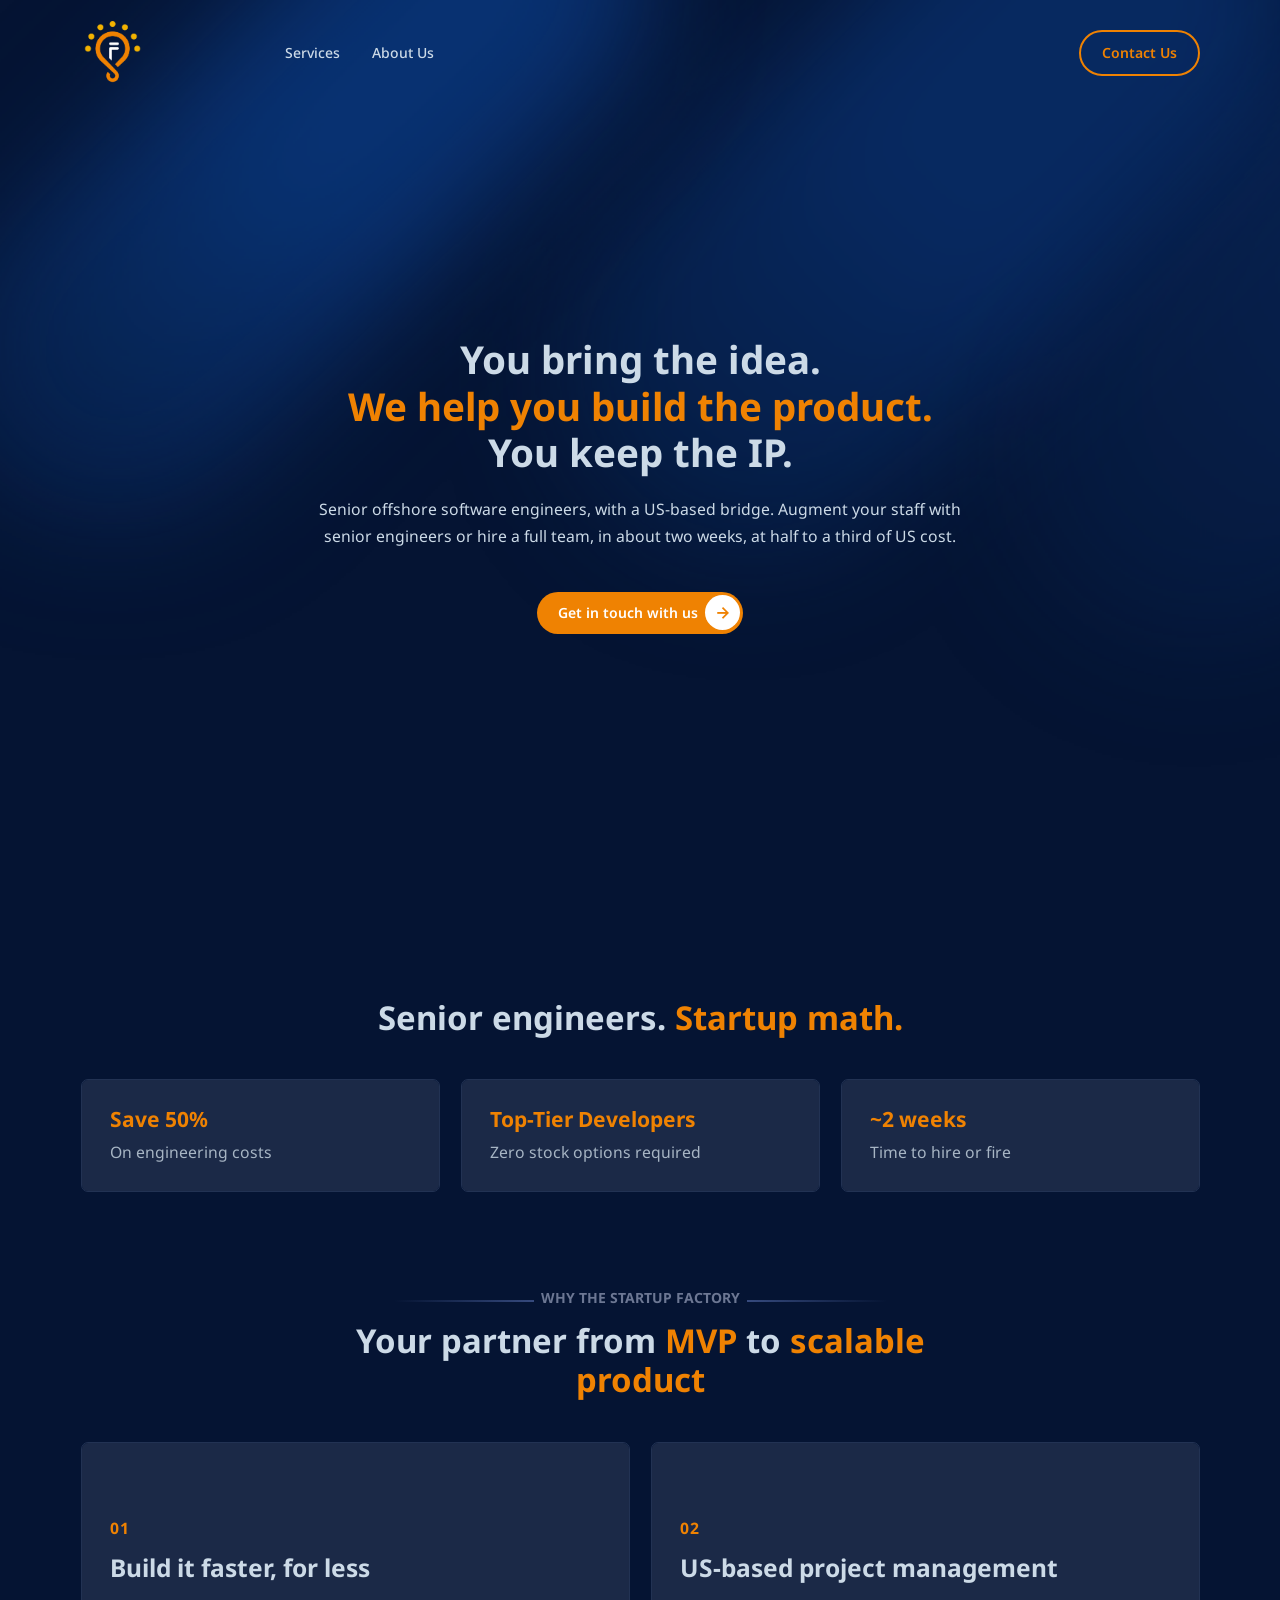
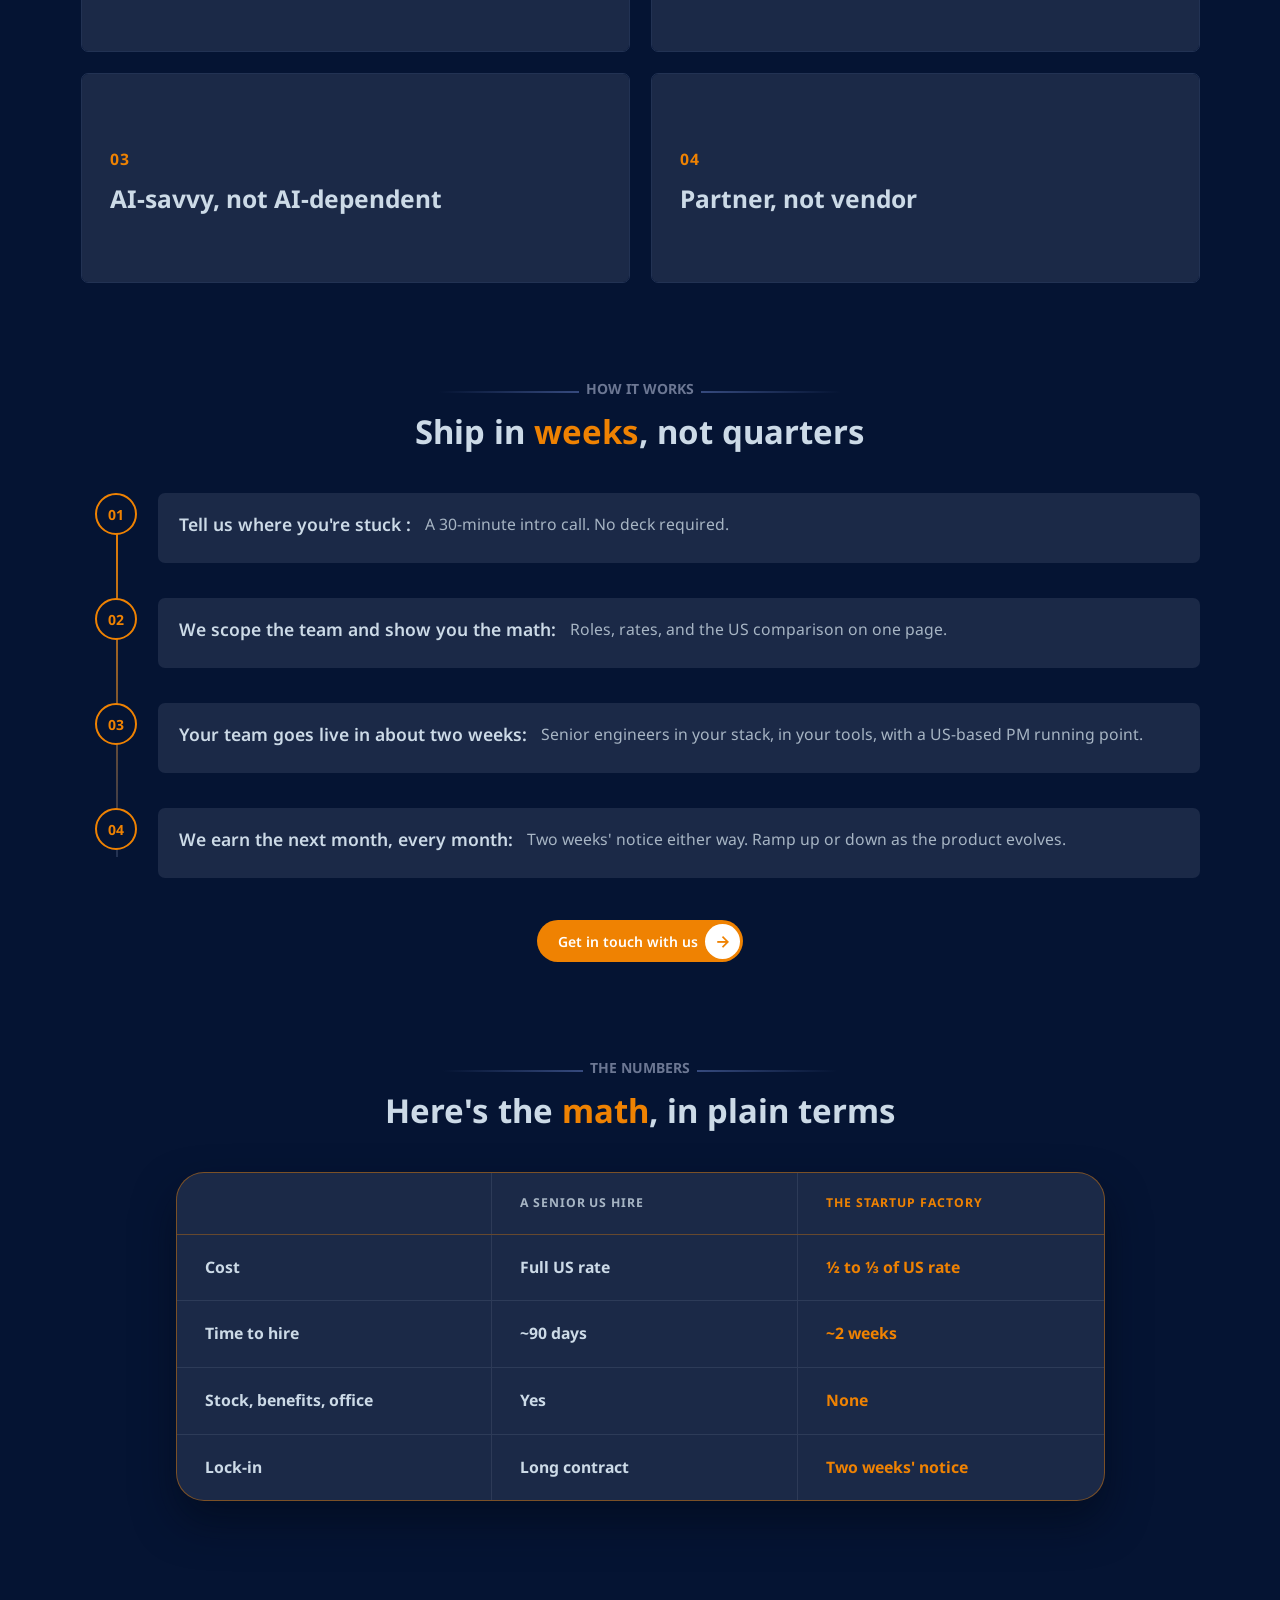
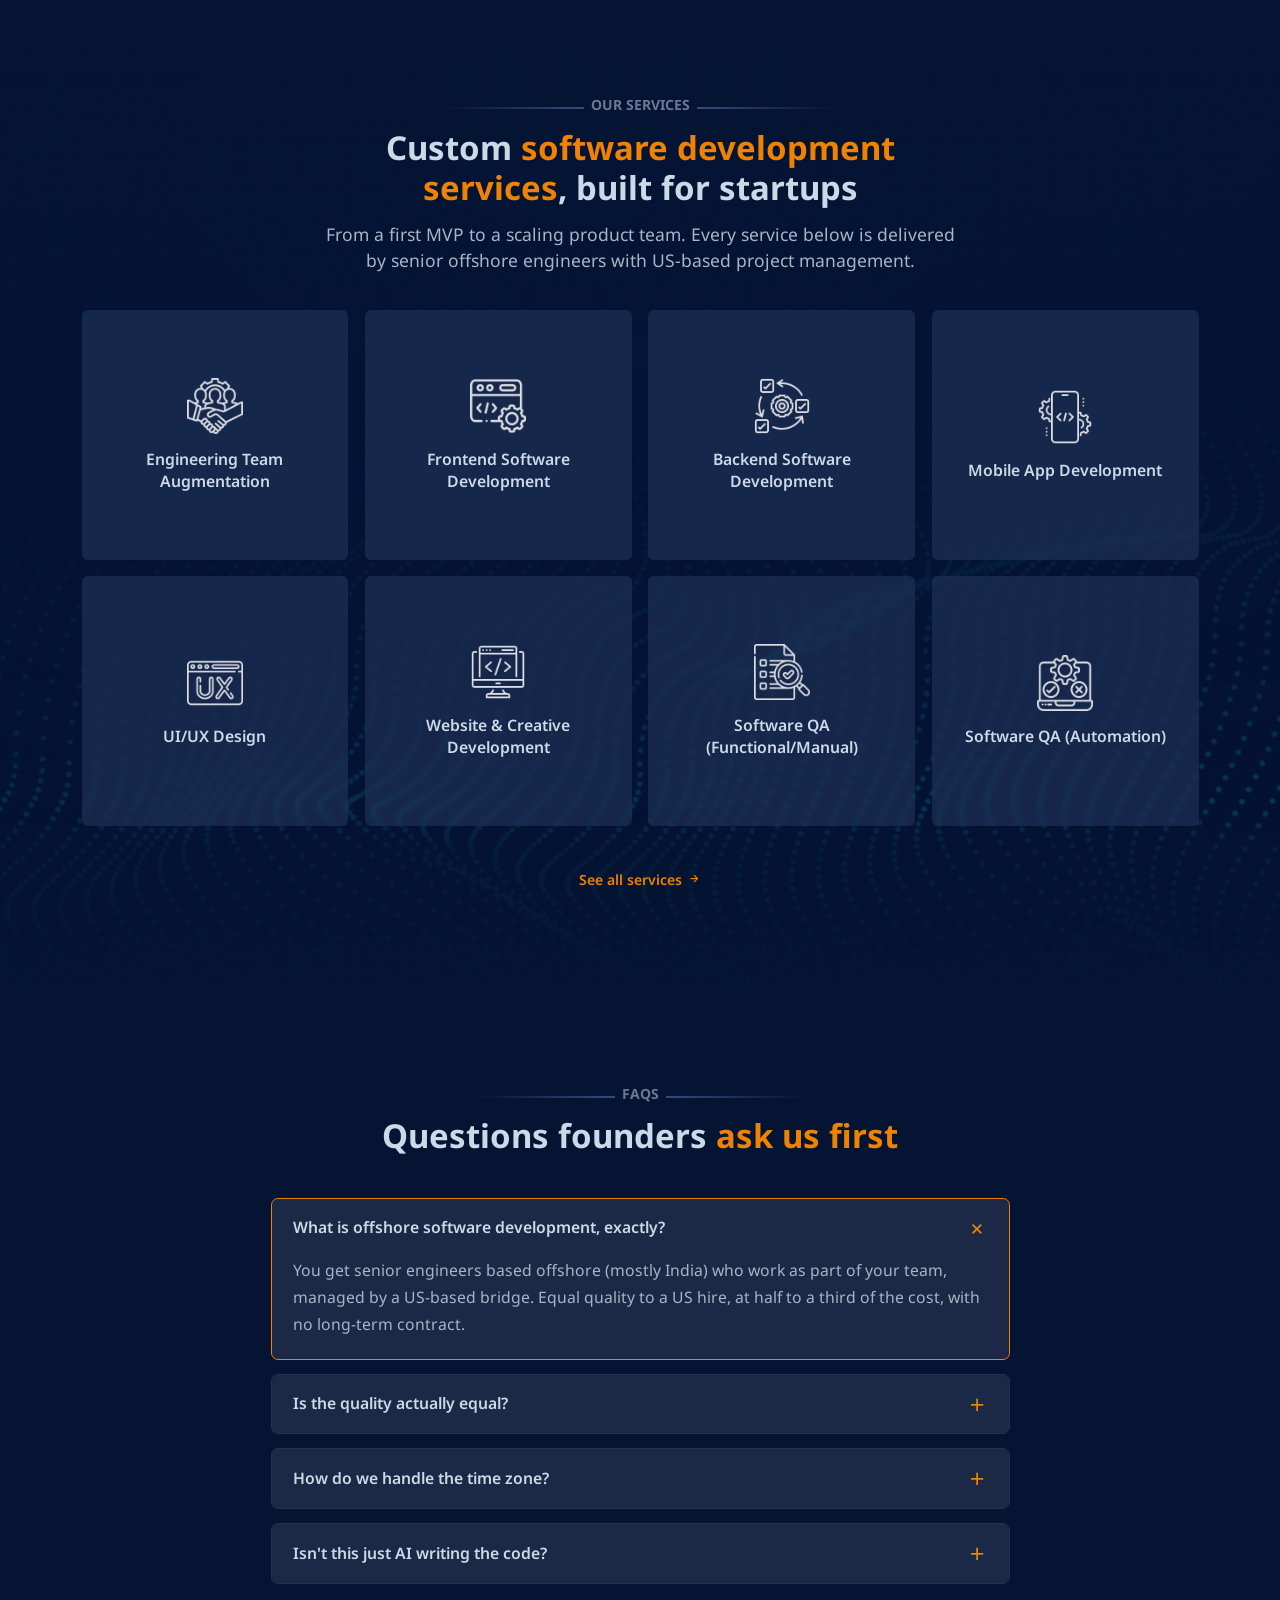
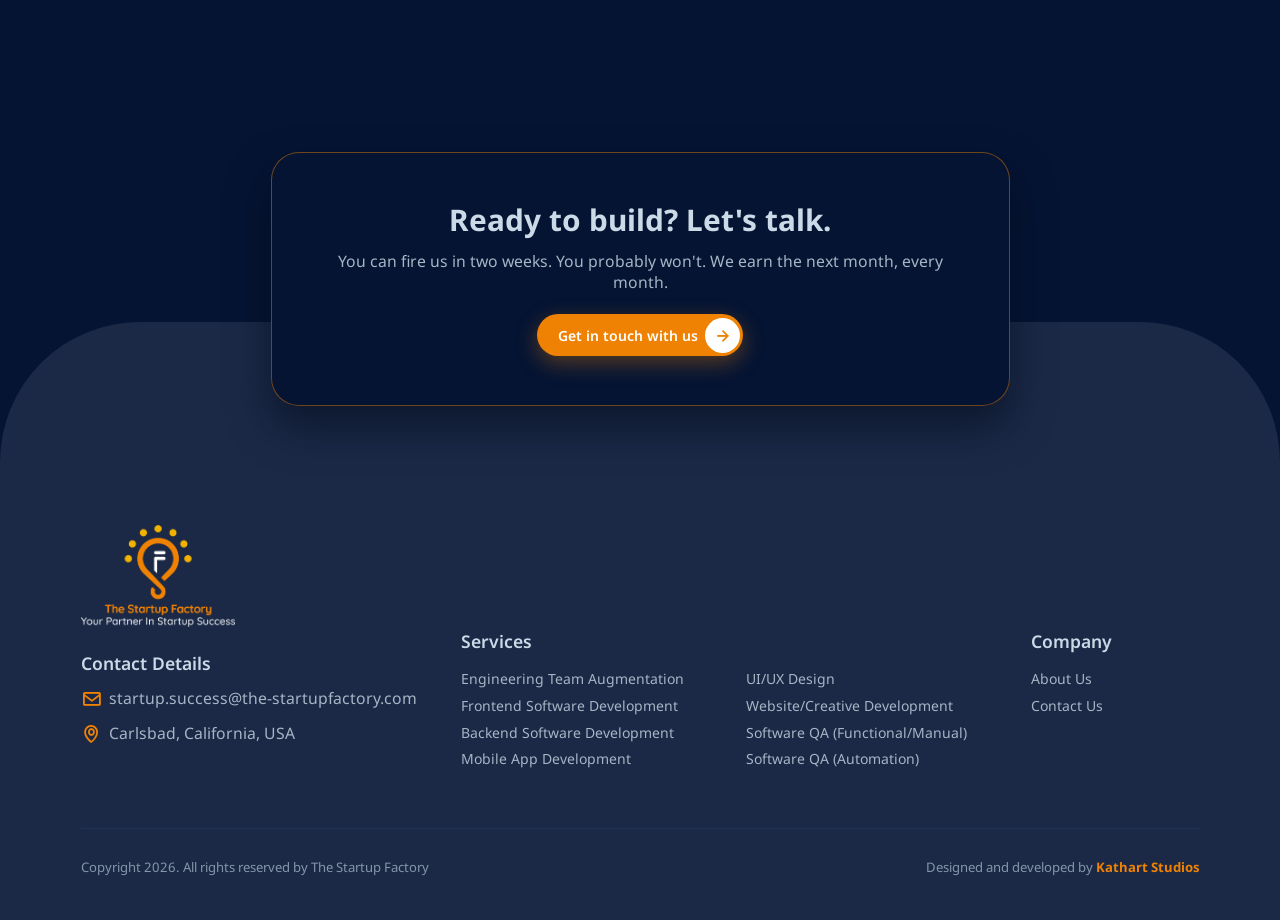
==== commit 52d61f08: "updated changes" ====
--- a/index.html
+++ b/index.html
@@ -45,14 +45,14 @@
                 <div class="row align-items-center">
                     <div class="col-sm-2 col-5">
                         <a href="index.html" id="logo">
-                            <img src="assets/images/logo.png" alt="Startup Factory Logo" />
+                            <img src="assets/images/logo_square.png" alt="The Startup Factory" />
                         </a>
                     </div>
                     <div class="col-sm-5 col-1">
                         <div class="navigationHolder">
                             <ul class="navigation list-unstyled">
                                 <li class="menuHeader d-flex align-items-center justify-content-between">
-                                    <img src="assets/images/logo.png" alt="logo" />
+                                    <img src="assets/images/logo_square.png" alt="The Startup Factory" />
                                     <a href="javascript:void(0)" class="menuClose">&times;</a>
                                 </li>
                                 <li>
@@ -121,7 +121,7 @@
             <div class="row gy-4 mt-4">
                 <div class="col-lg-4 col-sm-6">
                     <div class="statBlock h-100">
-                        <h3 class="statValue">Save 50%</h3>
+                        <h3 class="statValue statValue-sm" style="color: var(--primary);">Save 50%</h3>
                         <p>On engineering costs</p>
                     </div>
                 </div>
@@ -133,7 +133,7 @@
                 </div>
                 <div class="col-lg-4 col-sm-6">
                     <div class="statBlock h-100">
-                        <h3 class="statValue">~2 weeks</h3>
+                        <h3 class="statValue statValue-sm" style="color: var(--primary);">~2 weeks</h3>
                         <p>Time to hire or fire</p>
                     </div>
                 </div>
@@ -598,9 +598,21 @@
     <!-- Footer Section Starts -->
     <footer>
         <div class="container">
-            <div class="row gy-5">
+            <!-- <div class="footer-brand">
+                <a href="index.html" class="footer-logo">
+                    <img src="assets/images/logo.png" alt="The Startup Factory" />
+                </a>
+                <p class="footer-tagline">
+                    Senior offshore engineering teams for startups, with a US-based bridge.
+                    You bring the idea, we help you build the product, and you keep the IP.
+                </p>
+            </div> -->
+            <div class="row gy-5 footer-columns">
                 <div class="col-md-4">
                     <div class="footer-block">
+                        <a href="index.html" class="footer-logo my-4">
+                            <img src="assets/images/logo.png" alt="The Startup Factory" />
+                        </a>
                         <h4>Contact Details</h4>
                         <div class="cont-block d-flex align-items-center">
                             <i class='bx bx-envelope'></i>
--- a/assets/css/header.css
+++ b/assets/css/header.css
@@ -11,8 +11,20 @@
     width: fit-content;
 }
 
+/* Square mark: sized to the header rhythm rather than stretched to the
+   column. A subtle lift on hover keeps it feeling clickable. */
 #logo img {
+    width: 4.5rem;
+    height: 4.5rem;
     max-width: 100%;
+    display: block;
+    object-fit: contain;
+    transition: transform 0.3s ease, filter 0.3s ease;
+}
+
+#logo:hover img {
+    transform: scale(1.06);
+    filter: drop-shadow(0 0.25rem 0.75rem rgba(239, 130, 2, 0.45));
 }
 
 .navigation li {
@@ -55,7 +67,10 @@
 }
 
 .menuHeader img {
-    max-width: 6rem;
+    width: 3.25rem;
+    height: 3.25rem;
+    max-width: 100%;
+    object-fit: contain;
 }
 
 .menuClose {
--- a/assets/css/footer.css
+++ b/assets/css/footer.css
@@ -32,12 +32,46 @@
 }
 
 footer {
-    padding: 12rem 0px 2rem;
+    padding: 13rem 0px 3rem;
     background: var(--lightblue);
     border-radius: 10rem 10rem 0px 0px;
     margin-top: -6rem;
     position: relative;
     z-index: 1;
+}
+
+/* --- Footer brand block ---
+   Logo lockup sits above the link columns, separated by a hairline rule,
+   so the footer opens with the mark rather than straight into lists. */
+
+.footer-brand {
+    padding-bottom: 3rem;
+    margin-bottom: 3.5rem;
+    border-bottom: 1px solid #223253;
+}
+
+.footer-logo {
+    display: inline-block;
+    width: fit-content;
+    transition: transform 0.3s ease, filter 0.3s ease;
+}
+
+.footer-logo img {
+    width: 11rem;
+    max-width: 100%;
+    display: block;
+}
+
+.footer-logo:hover {
+    transform: translateY(-2px);
+    filter: drop-shadow(0 0.5rem 1rem rgba(239, 130, 2, 0.35));
+}
+
+.footer-tagline {
+    color: #A7B5C4;
+    max-width: 34rem;
+    margin: 1.25rem 0px 0px;
+    line-height: 1.7;
 }
 
 .footer-block h4 {
@@ -76,9 +110,16 @@
 }
 
 .footer-bottom {
-    margin-top: 2rem;
+    margin-top: 4rem;
     padding-top: 2rem;
     border-top: 1px solid #223253;
+    gap: 1rem;
+}
+
+.footer-bottom p {
+    margin-bottom: 0px;
+    color: #8595A8;
+    font-size: 0.9375rem;
 }
 
 @media screen and (max-width:992px) {
@@ -89,8 +130,12 @@
         padding: 2.5rem;
     }
     footer {
-        padding-top: 10rem;
+        padding-top: 11rem;
         border-radius: 5rem 5rem 0px 0px;
+    }
+    .footer-brand {
+        padding-bottom: 2.5rem;
+        margin-bottom: 3rem;
     }
 }
 
@@ -116,7 +161,28 @@
         padding-top: 2rem;
     }
     footer {
-        padding-top: 8rem;
+        padding-top: 9rem;
         border-radius: 3rem 3rem 0px 0px;
     }
+    .footer-brand {
+        padding-bottom: 2rem;
+        margin-bottom: 2.5rem;
+        text-align: center;
+    }
+    .footer-logo {
+        margin: 0px auto;
+    }
+    .footer-tagline {
+        margin-left: auto;
+        margin-right: auto;
+    }
+    .footer-bottom {
+        margin-top: 3rem;
+    }
 }
+
+.footer-columns{
+    display: flex;
+    justify-content: center;
+    align-items: baseline;
+}
